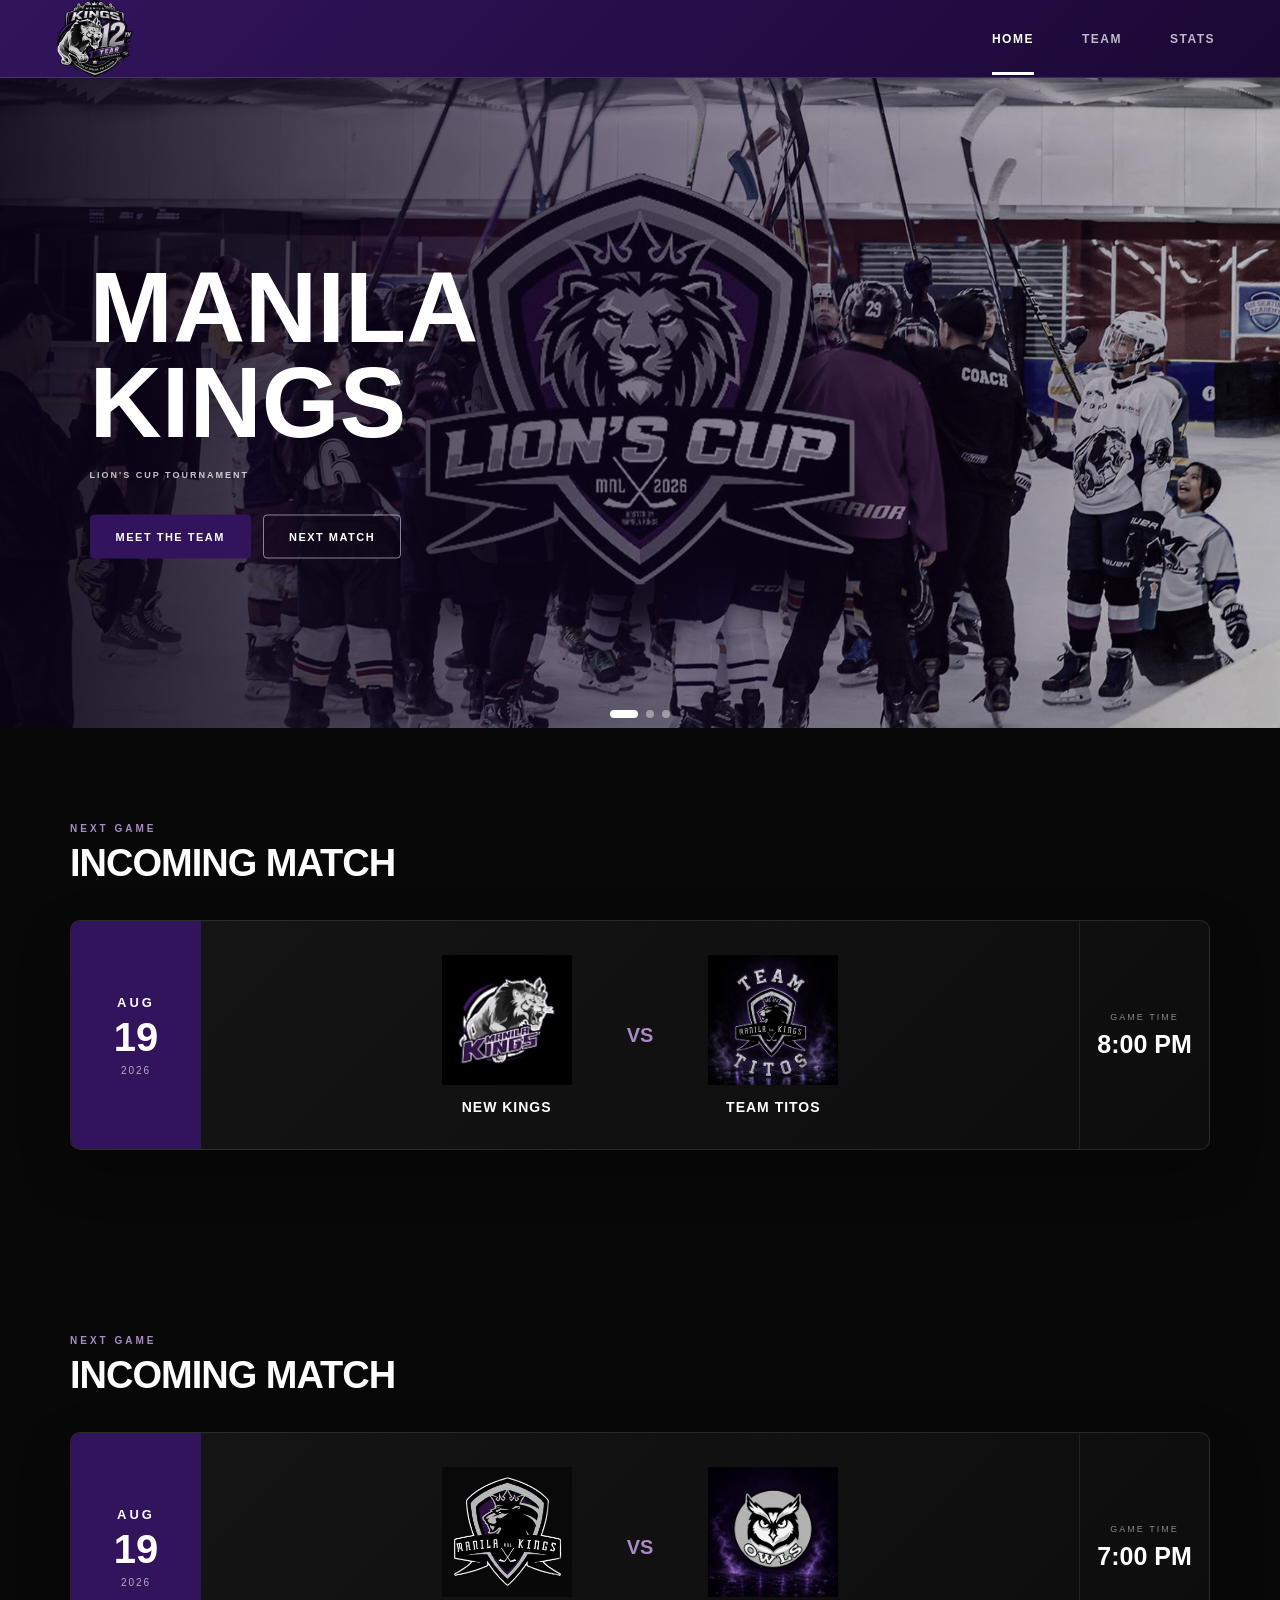
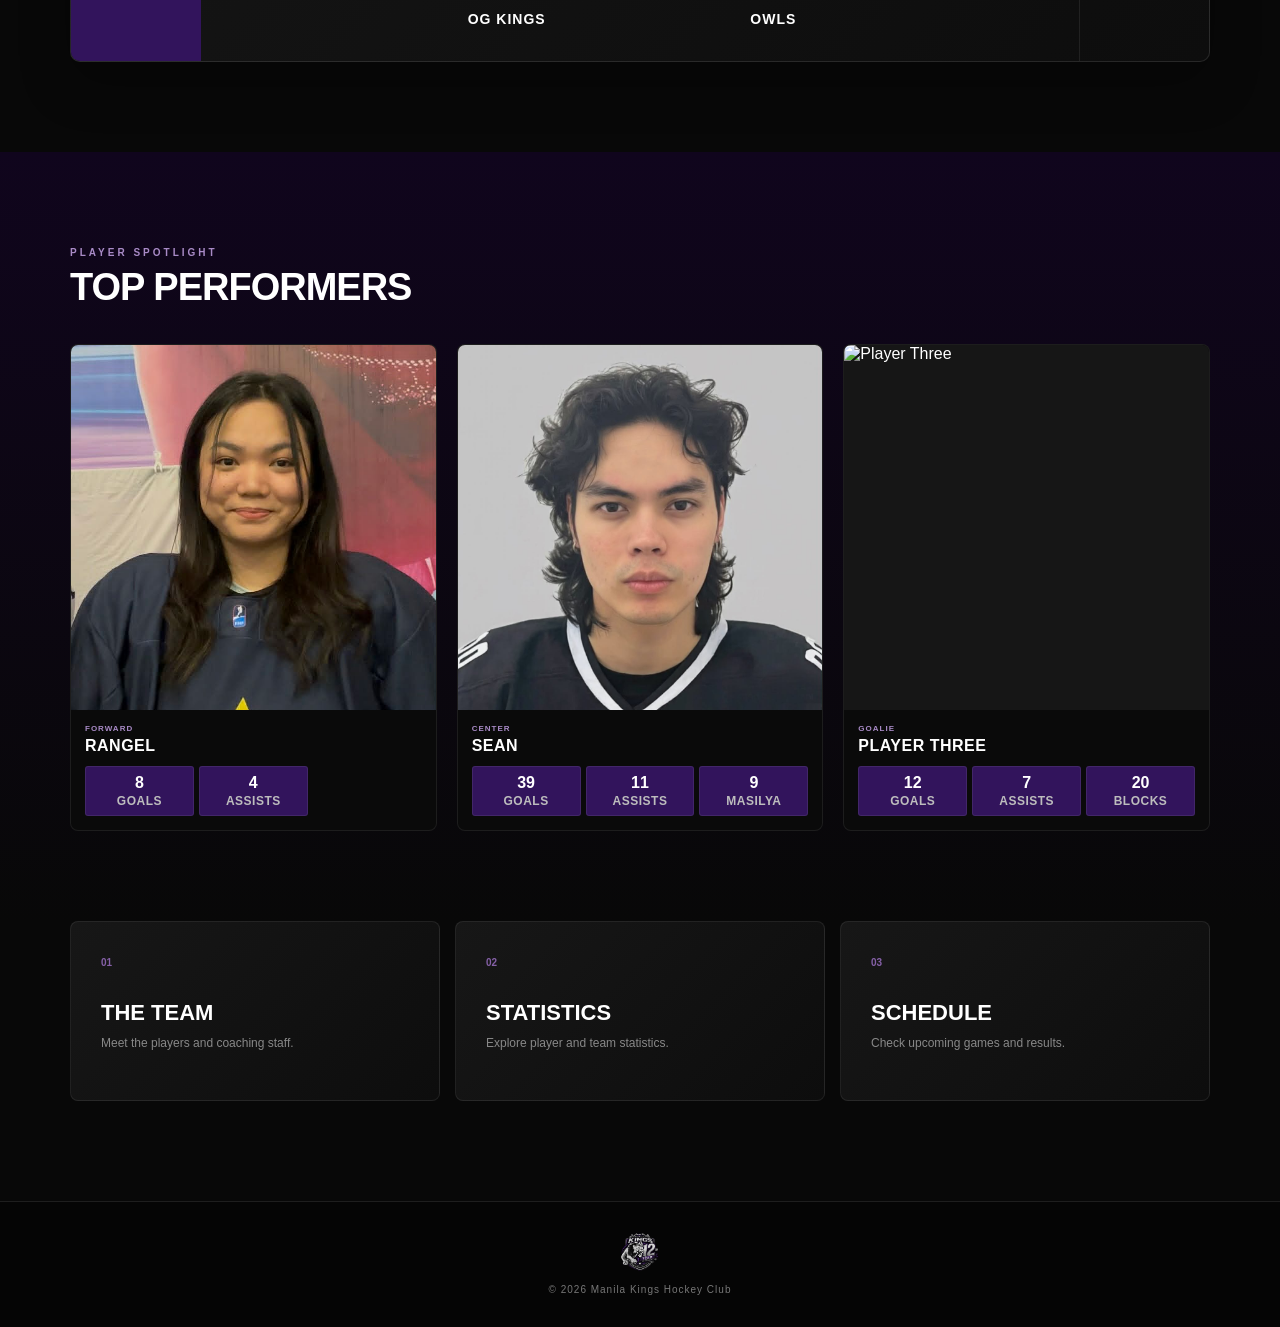
==== index.html @ e9a9993e "Modify match sections and player spotlight Updated the match details and player statistics in the HT" ====
<!DOCTYPE html>
<html lang="en">
<link rel="preconnect" href="https://fonts.googleapis.com">
<link rel="preconnect" href="https://fonts.gstatic.com" crossorigin>
<link href="https://fonts.googleapis.com/css2?family=Anton&display=swap" rel="stylesheet">
<head>

    <meta charset="UTF-8">

    <meta name="viewport"
          content="width=device-width, initial-scale=1.0">

    <title>Manila Kings | Home</title>

    <link rel="stylesheet" href="css/style.css">

</head>

<body>
 

    <!-- =========================================
         HEADER
         ========================================= -->

    <header class="site-header">

        <div class="header-container">

            <a href="index.html" class="logo-link">

                <img
                    src="KINGSLOGO.png"
                    alt="Manila Kings"
                    class="header-logo"
                >

            </a>


            <nav class="main-nav">

                <a href="index.html" class="active">
                    HOME
                </a>

                <a href="team.html">
                    TEAM
                </a>

                <a href="#">
                    STATS
                </a>

            </nav>

        </div>

    </header>



    <!-- =========================================
         HERO
         ========================================= -->

    <main>


        <section class="hero">


            <!-- SLIDESHOW -->

            <div class="hero-slideshow">

                <div
                    class="slide active"
                    style="background-image: url('pbmtsmpl.jpg');">
                </div>

                <div
                    class="slide"
                    style="background-image: url('images/pubmat2.jpg');">
                </div>

                <div
                    class="slide"
                    style="background-image: url('pubmat3.jpg');">
                </div>

            </div>


            <!-- DARK OVERLAY -->

            <div class="hero-overlay"></div>


            <!-- HERO CONTENT -->

            <div class="hero-content">

                <div class="hero-small">
                    
                </div>

                <h1>
                    MANILA<br>KINGS
                </h1>

                <p>
                    LION'S CUP TOURNAMENT
                </p>


                <div class="hero-buttons">

                    <a href="team.html"
                       class="btn btn-primary">
                        MEET THE TEAM
                    </a>

                    <a href="#match"
                       class="btn btn-outline">
                        NEXT MATCH
                    </a>

                </div>

            </div>


            <!-- SLIDESHOW DOTS -->

            <div class="slide-dots">

                <span class="dot active"></span>
                <span class="dot"></span>
                <span class="dot"></span>

            </div>


        </section>



        <!-- =========================================
             INCOMING MATCH
             ========================================= -->

        <section class="match-section"
                 id="match">

            <div class="section-container">


                <div class="section-heading">

                    <span>
                        NEXT GAME
                    </span>

                    <h2>
                        INCOMING MATCH
                    </h2>

                </div>


                <div class="match-card">


                    <!-- DATE -->

                    <div class="match-date">

                        <span class="date-month">
                            AUG
                        </span>

                        <span class="date-day">
                            19
                        </span>

                        <span class="date-year">
                            2026
                        </span>

                    </div>



                    <!-- TEAMS -->

                    <div class="match-teams">


                        <div class="match-team">

                            <img
                                src="NEWKINGS.jpg"
                                alt="Manila Kings"
                            >

                            <h3>
                                NEW KINGS
                            </h3>

                        </div>


                        <div class="vs">

                            <span>
                                VS
                            </span>

                        </div>


                        <div class="match-team">

                            <img
                                src="TEAMTITOS3.png"
                                alt="Opponent"
                            >

                            <h3>
                                TEAM TITOS
                            </h3>

                        </div>


                    </div>



                    <!-- TIME -->

                    <div class="match-time">

                        <span>
                            GAME TIME
                        </span>

                        <strong>
                            8:00 PM
                        </strong>

                    </div>


                </div>


            </div>

        </section>
 <section class="match-section"
                 id="match">

            <div class="section-container">


                <div class="section-heading">

                    <span>
                        NEXT GAME
                    </span>

                    <h2>
                        INCOMING MATCH
                    </h2>

                </div>


                <div class="match-card">


                    <!-- DATE -->

                    <div class="match-date">

                        <span class="date-month">
                            AUG
                        </span>

                        <span class="date-day">
                            19
                        </span>

                        <span class="date-year">
                            2026
                        </span>

                    </div>



                    <!-- TEAMS -->

                    <div class="match-teams">


                        <div class="match-team">

                            <img
                                src="ogkingslogo.png"
                                alt="Manila Kings"
                            >

                            <h3>
                                OG KINGS
                            </h3>

                        </div>


                        <div class="vs">

                            <span>
                                VS
                            </span>

                        </div>


                        <div class="match-team">

                            <img
                                src="OWLS.png"
                                alt="Opponent"
                            >

                            <h3>
                                OWLS
                            </h3>

                        </div>


                    </div>



                    <!-- TIME -->

                    <div class="match-time">

                        <span>
                            GAME TIME
                        </span>

                        <strong>
                            7:00 PM
                        </strong>

                    </div>


                </div>


            </div>

        </section>


       <!-- =========================================
     TOP PERFORMERS
     ========================================= -->

<section class="performers-section">

    <div class="section-container">

        <div class="section-heading">

            <span>
                PLAYER SPOTLIGHT
            </span>

            <h2>
                TOP PERFORMERS
            </h2>

        </div>


        <div class="performers-grid">


            <!-- PLAYER 1 -->

            <div class="performer-card">

                <div class="performer-photo">

                    <img
                        src="tpdex.jpg"
                        alt="Player One"
                    >

                </div>


                <div class="performer-info">

                    <span>
                        FORWARD
                    </span>

                    <h3>
                        RANGEL
                    </h3>


                    <div class="performer-stats">

                        <div class="stat-box">
                            <strong>8</strong>
                            <small>GOALS</small>
                        </div>

                        <div class="stat-box">
                            <strong>4</strong>
                            <small>ASSISTS</small>
                        </div>

                   
                    </div>

                </div>

            </div>



            <!-- PLAYER 2 -->

            <div class="performer-card">

                <div class="performer-photo">

                    <img
                        src="tpsean.jpg"
                        alt="Player Two"
                    >

                </div>


                <div class="performer-info">

                    <span>
                        CENTER
                    </span>

                    <h3>
                        SEAN
                    </h3>


                    <div class="performer-stats">

                        <div class="stat-box">
                            <strong>39</strong>
                            <small>GOALS</small>
                        </div>

                        <div class="stat-box">
                            <strong>11</strong>
                            <small>ASSISTS</small>
                        </div>

                        <div class="stat-box">
                            <strong>9</strong>
                            <small>MASILYA</small>
                        </div>

                    </div>

                </div>

            </div>



            <!-- PLAYER 3 -->

            <div class="performer-card">

                <div class="performer-photo">

                    <img
                        src="PLAYER3.png"
                        alt="Player Three"
                    >

                </div>


                <div class="performer-info">

                    <span>
                        GOALIE
                    </span>

                    <h3>
                        PLAYER THREE
                    </h3>


                    <div class="performer-stats">

                        <div class="stat-box">
                            <strong>12</strong>
                            <small>GOALS</small>
                        </div>

                        <div class="stat-box">
                            <strong>7</strong>
                            <small>ASSISTS</small>
                        </div>

                        <div class="stat-box">
                            <strong>20</strong>
                            <small>BLOCKS</small>
                        </div>

                    </div>

                </div>

            </div>


        </div>

    </div>

</section>



        <!-- =========================================
             QUICK LINKS
             ========================================= -->

        <section class="quick-section">

            <div class="section-container">

                <div class="quick-grid">


                    <a href="team.html"
                       class="quick-card">

                        <span>
                            01
                        </span>

                        <h3>
                            THE TEAM
                        </h3>

                        <p>
                            Meet the players and
                            coaching staff.
                        </p>

                    </a>



                    <a href="#"
                       class="quick-card">

                        <span>
                            02
                        </span>

                        <h3>
                            STATISTICS
                        </h3>

                        <p>
                            Explore player and
                            team statistics.
                        </p>

                    </a>



                    <a href="#match"
                       class="quick-card">

                        <span>
                            03
                        </span>

                        <h3>
                            SCHEDULE
                        </h3>

                        <p>
                            Check upcoming games
                            and results.
                        </p>

                    </a>


                </div>

            </div>

        </section>


    </main>



    <!-- =========================================
         FOOTER
         ========================================= -->

  <footer class="site-footer">

    <img
        src="KINGSLOGO.png"
        alt="Manila Kings"
    >

    <p>
        © 2026 Manila Kings Hockey Club
    </p>

</footer>



    <script src="js/script.js"></script>

</body>

</html>
---- css/style.css ----
/* =========================================
   VARIABLES
   ========================================= */

:root {

    --purple: #32145C;
    --purple-dark: #16072B;
    --purple-deep: #0D0419;
    --purple-light: #51238A;

    --black: #050505;
    --black-2: #0A0A0A;

    --white: #FFFFFF;
    --silver: #BDBDBD;
    --gray: #777777;

}


/* =========================================
   RESET
   ========================================= */

* {
    margin: 0;
    padding: 0;

    box-sizing: border-box;
}


html {
    scroll-behavior: smooth;
}


body {

    font-family:
        Arial,
        Helvetica,
        sans-serif;

    background:
        radial-gradient(
            circle at 20% 10%,
            rgba(50,20,92,.25),
            transparent 30%
        ),

        radial-gradient(
            circle at 80% 80%,
            rgba(50,20,92,.18),
            transparent 35%
        ),

        var(--black);

    color: white;

    min-height: 100vh;
}


a {
    text-decoration: none;
    color: inherit;
}


/* =========================================
   HEADER
   ========================================= */

.site-header {

    height: 78px;

    background:
        linear-gradient(
            135deg,
            #32145C,
            #1B0835
        );

    border-bottom:
        1px solid
        rgba(255,255,255,.12);

    position: sticky;

    top: 0;

    z-index: 1000;

    box-shadow:
        0 5px 30px
        rgba(0,0,0,.35);
}


.header-container {

    max-width: 1250px;

    height: 100%;

    margin: auto;

    padding:
        0 30px;

    display: flex;

    align-items: center;

    justify-content: space-between;
}


.logo-link {

    display: flex;

    align-items: center;

    height: 100%;
}


.header-logo {
    width: 100px;
    height: 80px;
    object-fit: contain;
}

.header-logo:hover {

    transform:
        scale(1.08);
}


/* =========================================
   NAVIGATION
   ========================================= */

.main-nav {

    display: flex;

    align-items: center;

    gap: 8px;
}


.main-nav a {

    position: relative;

    padding:
        29px 20px;

    color:
        rgba(255,255,255,.72);

    font-size: 12px;

    font-weight: 700;

    letter-spacing: 1.5px;

    transition:
        color .25s ease;
}


.main-nav a:hover,
.main-nav a.active {

    color: white;
}


.main-nav a::after {

    content: "";

    position: absolute;

    left: 20px;

    right: 20px;

    bottom: 0;

    height: 3px;

    background: white;

    transform:
        scaleX(0);

    transition:
        transform .25s ease;
}


.main-nav a:hover::after,
.main-nav a.active::after {

    transform:
        scaleX(1);
}


/* =========================================
   HERO
   ========================================= */

.hero {

    height: 650px;

    position: relative;

    overflow: hidden;
}


.hero-slideshow {

    position: absolute;

    inset: 0;
}


.slide {

    position: absolute;

    inset: 0;

    background-size: cover;

    background-position: center;

    opacity: 0;

    transform: scale(1.05);

    transition:
        opacity 1s ease,
        transform 6s ease;
}


.slide.active {

    opacity: 1;

    transform: scale(1);
}


.hero-overlay {

    position: absolute;

    inset: 0;

    background:

        linear-gradient(
            90deg,
            rgba(10,2,20,.92),
            rgba(20,5,40,.55),
            rgba(10,2,20,.25)
        );
}


.hero-content {

    position: absolute;

    left: max(
        7vw,
        calc((100% - 1200px) / 2)
    );

    top: 50%;

    transform:
        translateY(-50%);

    max-width: 650px;

    z-index: 5;
}


.hero-small {

    color:
        #BFA7D8;

    font-size: 13px;

    font-weight: 700;

    letter-spacing: 4px;

    margin-bottom: 12px;
}


.hero h1 {

    font-size:
        clamp(50px, 8vw, 100px);

    line-height: .9;

    font-weight: 900;

    letter-spacing: -4px;

    text-transform: uppercase;
}


.hero-content p {

    margin-top: 20px;

    color:
        rgba(255,255,255,.75);

    font-size: 18px;

    letter-spacing: 2px;

    font-weight: 600;
}


/* =========================================
   BUTTONS
   ========================================= */

.hero-buttons {

    display: flex;

    gap: 12px;

    margin-top: 35px;
}


.btn {

    padding:
        15px 25px;

    font-size: 11px;

    font-weight: 800;

    letter-spacing: 1.5px;

    border-radius: 4px;

    transition:
        all .3s ease;
}


.btn-primary {

    background:
        var(--purple);

    color: white;

    border:
        1px solid
        var(--purple);
}


.btn-primary:hover {

    background:
        var(--purple-light);

    transform:
        translateY(-3px);
}


.btn-outline {

    border:
        1px solid
        rgba(255,255,255,.5);

    color: white;
}


.btn-outline:hover {

    background: white;

    color:
        var(--purple);

    transform:
        translateY(-3px);
}


/* =========================================
   SLIDE DOTS
   ========================================= */

.slide-dots {

    position: absolute;

    bottom: 10px;

    left: 50%;

    transform:
        translateX(-50%);

    display: flex;

    gap: 8px;

    z-index: 10;
}


.dot {

    width: 8px;

    height: 8px;

    border-radius: 50%;

    background:
        rgba(255,255,255,.4);

    cursor: pointer;

    transition:
        all .3s ease;
}


.dot.active {

    width: 28px;

    border-radius: 10px;

    background:
        white;
}


/* =========================================
   GENERAL CONTAINER
   ========================================= */

.section-container {

    max-width: 1200px;

    margin: auto;

    padding:
        0 30px;
}


/* =========================================
   SECTION HEADING
   ========================================= */

.section-heading {

    margin-bottom: 35px;
}


.section-heading span {

    color:
        #A98BC7;

    font-size: 10px;

    font-weight: 800;

    letter-spacing: 3px;
}


.section-heading h2 {

    margin-top: 6px;

    font-size: 38px;

    font-weight: 900;

    letter-spacing: -1px;
}


/* =========================================
   MATCH SECTION
   ========================================= */

.match-section {

    padding:
        90px 0;

    background:
        #080808;
}


.match-card {

    min-height: 230px;

    display: grid;

    grid-template-columns:
        130px 1fr 130px;

    align-items: center;

    background:

        linear-gradient(
            135deg,
            #151515,
            #0D0D0D
        );

    border:
        1px solid
        rgba(255,255,255,.1);

    border-radius: 10px;

    overflow: hidden;

    box-shadow:
        0 20px 50px
        rgba(0,0,0,.3);
}


/* DATE */

.match-date {

    height: 100%;

    display: flex;

    flex-direction: column;

    justify-content: center;

    align-items: center;

    background:
        var(--purple);

    text-align: center;
}


.date-month {

    font-size: 13px;

    letter-spacing: 3px;

    font-weight: 800;
}


.date-day {

    font-size: 40px;

    line-height: 55px;

    font-weight: 900;
}


.date-year {

    color:
        rgba(255,255,255,.65);

    font-size: 10px;

    letter-spacing: 2px;
}


/* TEAMS */

.match-teams {

    display: flex;

    justify-content: center;

    align-items: center;

    gap: 45px;
}


.match-team {

    text-align: center;

    min-width: 150px;
}


.match-team img {

    width: 130px;

    height: 130px;

    object-fit: contain;

    margin-bottom: 10px;
}


.match-team h3 {

    font-size: 14px;

    letter-spacing: 1px;
}


.vs {

    font-size: 20px;

    font-weight: 900;

    color:
        #A98BC7;
}


/* TIME */

.match-time {

    height: 100%;

    display: flex;

    flex-direction: column;

    align-items: center;

    justify-content: center;

    border-left:
        1px solid
        rgba(255,255,255,.08);
}


.match-time span {

    color:
        #888;

    font-size: 9px;

    letter-spacing: 2px;

    margin-bottom: 8px;
}


.match-time strong {

    font-size: 25px;
}


/* =========================================
   PERFORMERS
   ========================================= */

.performers-section {

    padding:
        90px 0;

    background:
        linear-gradient(
            180deg,
            #10051D,
            #080808
        );
}










.performer-number {

    height: 100%;

    width: 85px;

    display: flex;

    align-items: center;

    justify-content: center;

    background:
        var(--purple);

    font-size: 32px;

    font-weight: 900;
}








.performer-stat {

    padding:
        20px;

    text-align: center;

    border-left:
        1px solid
        rgba(255,255,255,.08);
}


.performer-stat strong {

    display: block;

    font-size: 30px;

    color:
        #C7B2DA;
}


.performer-stat span {

    font-size: 9px;

    color:
        #888;

    letter-spacing: 1px;
}


/* =========================================
   QUICK LINKS
   ========================================= */

.quick-section {

    padding:
        0 0 100px;

    background:
        #080808;
}


.quick-grid {

    display: grid;

    grid-template-columns:
        repeat(3, 1fr);

    gap: 15px;
}


.quick-card {

    padding: 30px;

    min-height: 180px;

    background:
        linear-gradient(
            135deg,
            #171717,
            #0D0D0D
        );

    border:
        1px solid
        rgba(255,255,255,.08);

    border-radius: 8px;

    transition:
        all .3s ease;
}


.quick-card:hover {

    background:
        linear-gradient(
            135deg,
            var(--purple),
            var(--purple-dark)
        );

    transform:
        translateY(-5px);
}


.quick-card > span {

    color:
        #8560A7;

    font-size: 10px;

    font-weight: 800;
}


.quick-card h3 {

    margin-top: 30px;

    font-size: 22px;
}


.quick-card p {

    margin-top: 8px;

    color:
        #888;

    font-size: 12px;

    line-height: 1.6;
}


.quick-card:hover p {

    color:
        rgba(255,255,255,.7);
}


/* =========================================
   PAGE HERO
   ========================================= */

.page-hero {

    min-height: 360px;

    display: flex;

    align-items: center;

    padding:
        100px 7vw;

    background:

        linear-gradient(
            120deg,
            #16072B,
            #32145C,
            #080808
        );

    border-bottom:
        1px solid
        rgba(255,255,255,.08);
}


.page-hero span {

    color:
        #BFA7D8;

    font-size: 11px;

    font-weight: 800;

    letter-spacing: 3px;
}


.page-hero h1 {

    margin-top: 10px;

    font-size:
        clamp(50px, 7vw, 90px);

    font-weight: 900;

    letter-spacing: -3px;
}


.page-hero p {

    margin-top: 15px;

    color:
        #AAA;

    font-size: 15px;
}


/* =========================================
   TEAMS PAGE
   ========================================= */

.teams-page {

    padding:
        90px 0 120px;
}


/* =========================================
   TEAM GRID
========================================= */

.teams-grid {
    display: grid;

    /* Desktop: 2 smaller cards */
    grid-template-columns: repeat(2, 360px);

    justify-content: center;

    gap: 25px;

    width: 100%;
}


/* =========================================
   TEAM CARD
========================================= */

.team-card {
    width: 360px;

    position: relative;

    overflow: hidden;

    display: flex;

    flex-direction: column;

    background: #111111;

    border: 1px solid #51238A;

    border-radius: 10px;

    transition:
        transform 0.35s ease,
        border-color 0.35s ease;
}


.team-card:hover {
    transform: translateY(-8px);

    border-color: #6D3BA0;

    box-shadow:
        0 20px 50px rgba(50,20,92,.30);
}


/* =========================================
   SQUARE IMAGE
========================================= */

.team-logo-container {
    width: 100%;

    aspect-ratio: 1 / 1;

    display: flex;

    justify-content: center;

    align-items: center;

    overflow: hidden;

    padding: 0;
}


.team-logo-container img {
    width: 100%;
    height: 100%;

    object-fit: cover;

    object-position: center;

    display: block;

    transition:
        transform 0.4s ease;
}


.team-card:hover .team-logo-container img {
    transform: scale(1.05);
}


/* =========================================
   NUMBER
========================================= */

.team-card-number {
    position: absolute;

    top: 15px;
    left: 18px;

    z-index: 5;

    color: rgba(255,255,255,.75);

    font-size: 40px;

    font-weight: 900;
}


/* =========================================
   TEAM INFO
========================================= */

.team-card-info {
    padding: 20px;
}


.team-card-info span {
    color: #9778B4;

    font-size: 9px;

    font-weight: 800;

    letter-spacing: 2px;
}


.team-card-info h3 {
    margin-top: 6px;

    font-size: 24px;

    font-weight: 900;
}


.team-card-info p {
    margin-top: 15px;

    color: #999999;

    font-size: 10px;

    font-weight: 800;

    letter-spacing: 1px;
}


.team-card-info b {
    color: white;

    margin-left: 5px;
}


/* =========================================
   TABLET
========================================= */

@media (max-width: 850px) {

    .teams-grid {
        grid-template-columns: repeat(2, minmax(0, 1fr));

        gap: 18px;

        padding: 0 20px;
    }

    .team-card {
        width: 100%;
    }

}


/* =========================================
   MOBILE
========================================= */

/* =========================================
   TEAMS - MOBILE 2x2
   SAME STYLE AS DESKTOP
========================================= */

@media (max-width: 600px) {

    .teams-grid {
        display: grid;

        grid-template-columns: repeat(2, minmax(0, 1fr));

        gap: 15px;

        width: 100%;

        padding: 5px 15px 20px;

        box-sizing: border-box;
    }

    /* TEAM CARD */

    .team-card {
        width: 100%;

        min-width: 0;
        max-width: none;

        margin: 0;

        border-radius: 8px;
    }

    /* IMAGE */

    .team-logo-container {
        width: 100%;

        aspect-ratio: 1 / 1;

        padding: 0;
    }

    .team-logo-container img {
        width: 100%;
        height: 100%;

        object-fit: cover;
    }

    /* NUMBER */

    .team-card-number {
        top: 8px;
        left: 10px;

        font-size: clamp(24px, 7vw, 40px);

        line-height: 1;
    }

    /* TEAM INFORMATION */

    .team-card-info {
        padding: 12px;
    }

    .team-card-info span {
        font-size: 7px;

        letter-spacing: 1.5px;
    }

    .team-card-info h3 {
        margin-top: 5px;

        font-size: clamp(14px, 4vw, 24px);

        line-height: 1.05;

        white-space: nowrap;
        overflow: hidden;
        text-overflow: ellipsis;
    }

    .team-card-info p {
        margin-top: 9px;

        font-size: 7px;

        letter-spacing: .7px;

        line-height: 1.3;
    }

    .team-card-info b {
        margin-left: 3px;
    }

}


/* =========================================
   VERY SMALL PHONES
========================================= */

@media (max-width: 380px) {

    .teams-grid {
        gap: 10px;

        padding-left: 10px;
        padding-right: 10px;
    }

    .team-card-info {
        padding: 10px;
    }

    .team-card-number {
        top: 7px;
        left: 8px;

        font-size: 25px;
    }

    .team-card-info span {
        font-size: 6px;
    }

    .team-card-info h3 {
        font-size: 13px;
    }

    .team-card-info p {
        font-size: 6px;

        margin-top: 7px;
    }

}



/* =========================================
   FOOTER
========================================= */
.site-footer { width:100%; padding:30px 20px; display:flex; flex-direction:column; align-items:center; justify-content:center; text-align:center; background:#050505; border-top:1px solid rgba(255,255,255,.1); gap:10px; }
.site-footer img { width:40px; height:40px; object-fit:contain; display:block; margin:0; }
.site-footer p { width:100%; margin:0; padding:0; color:#777; text-align:center; font-family:Arial,Helvetica,sans-serif; font-size:10px; font-weight:500; line-height:1.5; letter-spacing:1px; }

@media (max-width:850px) { .site-header{height:70px;} .header-container{padding:0 20px;} .header-logo{width:85px;height:65px;} .main-nav{gap:2px;} .main-nav a{padding:25px 12px;font-size:11px;letter-spacing:1px;} .main-nav a::after{left:12px;right:12px;} }
@media (max-width:600px) { .site-header{height:60px;} .header-container{width:100%;padding:0 12px;} .header-logo{width:65px;height:55px;} .main-nav{gap:0;} .main-nav a{padding:22px 7px;font-size:9px;letter-spacing:.5px;} .main-nav a::after{left:7px;right:7px;height:2px;} }
@media (max-width:380px) { .site-header{height:56px;} .header-container{padding:0 8px;} .header-logo{width:55px;height:48px;} .main-nav a{padding:20px 5px;font-size:8px;letter-spacing:.3px;} .main-nav a::after{left:5px;right:5px;} }

@media (max-width:760px) { .match-card{display:flex;flex-direction:column;min-height:0;} .match-date{width:100%;min-height:60px;padding:12px 10px;text-align:center;background:#32145C;color:#fff;box-sizing:border-box;} .match-teams{width:100%;display:flex;justify-content:center;align-items:center;gap:10px;padding:20px 10px 5px;box-sizing:border-box;} .match-team{flex:1;min-width:0;max-width:110px;text-align:center;} .match-team img{width:70px;height:70px;object-fit:contain;margin-bottom:7px;} .match-team h3{margin:0;font-size:11px;line-height:1.2;letter-spacing:.5px;white-space:normal;overflow-wrap:anywhere;} .vs{flex-shrink:0;font-size:15px;font-weight:900;color:#A98BC7;padding:0 2px;} .match-time{width:100%;height:auto;display:flex;flex-direction:column;align-items:center;justify-content:center;border-left:none;border-top:1px solid rgba(255,255,255,.08);margin-top:15px;padding:15px 0 5px;} .match-time span{color:#888;font-size:8px;letter-spacing:2px;margin-bottom:5px;} .match-time strong{font-size:20px;} }
/* =========================================
   RESPONSIVE SLIDESHOW
========================================= */

.slideshow {
    width: 100%;
    overflow: hidden;
}

.slideshow img {
    width: 100%;
    height: auto;
    display: block;
    object-fit: cover;
}

/* MOBILE */
@media (max-width: 600px) {

    .slideshow {
        width: 100%;
        max-width: 100%;
        margin: 0;
    }

    .slideshow img {
        width: 100%;
        height: auto;
        object-fit: cover;
    }

}


/* SMALL PHONE */
@media (max-width: 380px) {

    .slideshow {
        width: 100%;
    }

    .slideshow img {
        width: 100%;
        height: auto;
    }
}
/* =========================================
   HERO - MOBILE
========================================= */

@media (max-width: 600px) {

    .hero {
        min-height: 0;
        height: 280px;
 
        padding: 25px 20px;

        display: flex;
        align-items: center;
        justify-content: flex-start;

        overflow: hidden;
    }

    .hero-content {
        width: 100%;
        max-width: 100%;

        text-align: left;
    }

    .hero h1 {
        font-size: 28px;
        line-height: 1.1;
        margin-bottom: 8px;
         letter-spacing: 0px;
    }

    .hero p {
        font-size: 11px;
        line-height: 1.4;
    }

}


/* =========================================
   SMALL PHONE
========================================= */

@media (max-width: 380px) {

    .hero {
        height: 230px;

        padding: 20px 15px;

        justify-content: flex-start;
    }
}
    .hero-content {
        text-align: left;
    }

  .hero h1 {
    width: fit-content;
    max-width: 200px;
    line-height: 0.95;
     letter-spacing: 0px;
}

    .hero p {
        font-size: 9px;
    }





/* =========================================
   PLAYER IMAGE - 1:1
========================================= */

.performer-photo {
    width: 100%;
    aspect-ratio: 1 / 1;

    overflow: hidden;

    background: #161616;
}

.performer-photo img {
    width: 100%;
    height: 100%;

    display: block;

    object-fit: cover;
    object-position: center;
}


/* =========================================
   PLAYER INFO
========================================= */





/* =========================================
   PLAYER STATS
========================================= */




/* =========================================
   MOBILE - HORIZONTAL SWIPE
========================================= */

@media (max-width: 600px) {

 
    .performer-photo {
        width: 100%;
        aspect-ratio: 1 / 1;
    }


}


/* =========================================
   SMALL PHONES
========================================= */

@media (max-width: 380px) {

    

   
}
/* =========================================
   TOP PERFORMERS
   ========================================= */

.performers-section {
    padding: 90px 0;
    background: linear-gradient(
        180deg,
        #10051D,
        #080808
    );
}


/* =========================================
   DESKTOP - 3 CARDS
   ========================================= */

.performers-grid {
    display: grid;
    grid-template-columns: repeat(3, 1fr);
    gap: 20px;
    width: 100%;
}


/* =========================================
   PLAYER CARD
   ========================================= */

.performer-card {
    min-width: 0;
    overflow: hidden;

    background: #0A0A0A;

    border: 1px solid rgba(255,255,255,.08);
    border-radius: 8px;

    transition:
        transform .3s ease,
        border-color .3s ease;
}

.performer-card:hover {
    transform: translateY(-5px);

    border-color:
        rgba(80,35,138,.7);
}


/* =========================================
   PLAYER IMAGE - 1:1
   ========================================= */

.performer-photo {
    width: 100%;
    aspect-ratio: 1 / 1;

    overflow: hidden;

    background: #161616;
}

.performer-photo img {
    width: 100%;
    height: 100%;

    display: block;

    object-fit: cover;
    object-position: center;
}


/* =========================================
   PLAYER INFORMATION
   ========================================= */

.performer-info {
    padding: 14px;
}

.performer-info > span {
    display: block;

    margin-bottom: 4px;

    color: #A98BC7;

    font-size: 8px;
    font-weight: 700;

    letter-spacing: 1px;

    text-transform: uppercase;
}

.performer-info h3 {
    margin: 0 0 12px;

    color: #FFFFFF;

    font-size: 16px;
    line-height: 1.1;

    font-weight: 800;

    letter-spacing: .5px;
}


/* =========================================
   STATS
   ========================================= */

.performer-stats {
    display: grid;

    grid-template-columns: repeat(3, 1fr);

    gap: 5px;
}

.stat-box {
    padding: 8px 4px;

    text-align: center;

    background: #32145C;

    border: 1px solid rgba(255,255,255,.08);

    border-radius: 3px;
}

.stat-box strong {
    display: block;

    color: #FFFFFF;

    font-size: 16px;
    line-height: 1;

    font-weight: 800;
}

.stat-box small {
    display: block;

    margin-top: 4px;

    color: #BDBDBD;

    font-size: 12px;
    line-height: 1;

    font-weight: 700;

    letter-spacing: .5px;
}


/* =========================================
   MOBILE - SWIPE
   ========================================= */

@media (max-width: 600px) {

    .performers-section {
        padding: 60px 0;
    }

    .performers-grid {

        display: flex;

        flex-direction: row;

        gap: 12px;

        width: 100%;

        overflow-x: auto;
        overflow-y: hidden;

        padding:
            5px 20px 15px;

        scroll-snap-type:
            x mandatory;

        -webkit-overflow-scrolling:
            touch;

        scrollbar-width: none;
    }


    .performers-grid::-webkit-scrollbar {
        display: none;
    }


    /* ONE LARGE CARD */

    .performer-card {

        flex: 0 0 78%;

        width: 78%;

        min-width: 78%;

        scroll-snap-align: start;
    }


    /* IMAGE */

    .performer-photo {
        width: 100%;

        aspect-ratio: 1 / 1;
    }


    /* TEXT */

    .performer-info {
        padding: 10px;
    }

    .performer-info > span {
        font-size: 7px;

        margin-bottom: 3px;
    }

    .performer-info h3 {
        font-size: 13px;

        margin-bottom: 9px;
    }


    /* STATS */

    .stat-box {
        padding: 7px 3px;
    }

    .stat-box strong {
        font-size: 14px;
    }

    .stat-box small {
        font-size: 6px;
    }

}


/* =========================================
   SMALL PHONES
   ========================================= */

@media (max-width: 380px) {

    .performers-grid {
        gap: 10px;

        padding-left: 10px;
        padding-right: 10px;
    }

    .performer-card {
        flex: 0 0 82%;

        width: 82%;
        min-width: 82%;
    }

    .performer-info h3 {
        font-size: 12px;
    }

    .stat-box strong {
        font-size: 13px;
    }
}
/* =========================================
   QUICK LINKS - MOBILE SWIPE
   ========================================= */

@media (max-width: 600px) {

    .quick-grid {
        display: flex;
        flex-direction: row;

        gap: 12px;

        width: 100%;

        overflow-x: auto;
        overflow-y: hidden;

        padding: 5px 15px 15px;

        box-sizing: border-box;

        scroll-snap-type: x mandatory;

        -webkit-overflow-scrolling: touch;

        scrollbar-width: none;
    }

    /* Hide scrollbar */
    .quick-grid::-webkit-scrollbar {
        display: none;
    }

    /* One card at a time, same behavior as players */
    .quick-card {
        flex: 0 0 78%;

        width: 78%;
        min-width: 78%;

        scroll-snap-align: start;

        box-sizing: border-box;
    }
}


/* =========================================
   SMALL PHONES
   ========================================= */

@media (max-width: 380px) {

    .quick-grid {
        gap: 10px;

        padding-left: 10px;
        padding-right: 10px;
    }

    .quick-card {
        flex: 0 0 82%;

        width: 82%;
        min-width: 82%;
    }



/* =========================================
   HERO BUTTONS - MOBILE
========================================= */

@media (max-width: 600px) {

    .hero-buttons {
        display: flex;

        gap: 8px;

        margin-top: 18px;

        flex-wrap: nowrap;
    }

    .hero-buttons .btn {
        padding: 10px 13px;

        font-size: 8px;

        letter-spacing: 1px;

        border-radius: 3px;

        white-space: nowrap;
    }

    .slide-dots {
        bottom: 8px;
    }

}


/* =========================================
   SMALL PHONES
========================================= */

@media (max-width: 380px) {

    .hero-buttons {
        gap: 6px;

        margin-top: 14px;
    }

    .hero-buttons .btn {
        padding: 8px 10px;

        font-size: 7px;

        letter-spacing: .7px;
    }

    .slide-dots {
        bottom: 6px;
    }

}




}
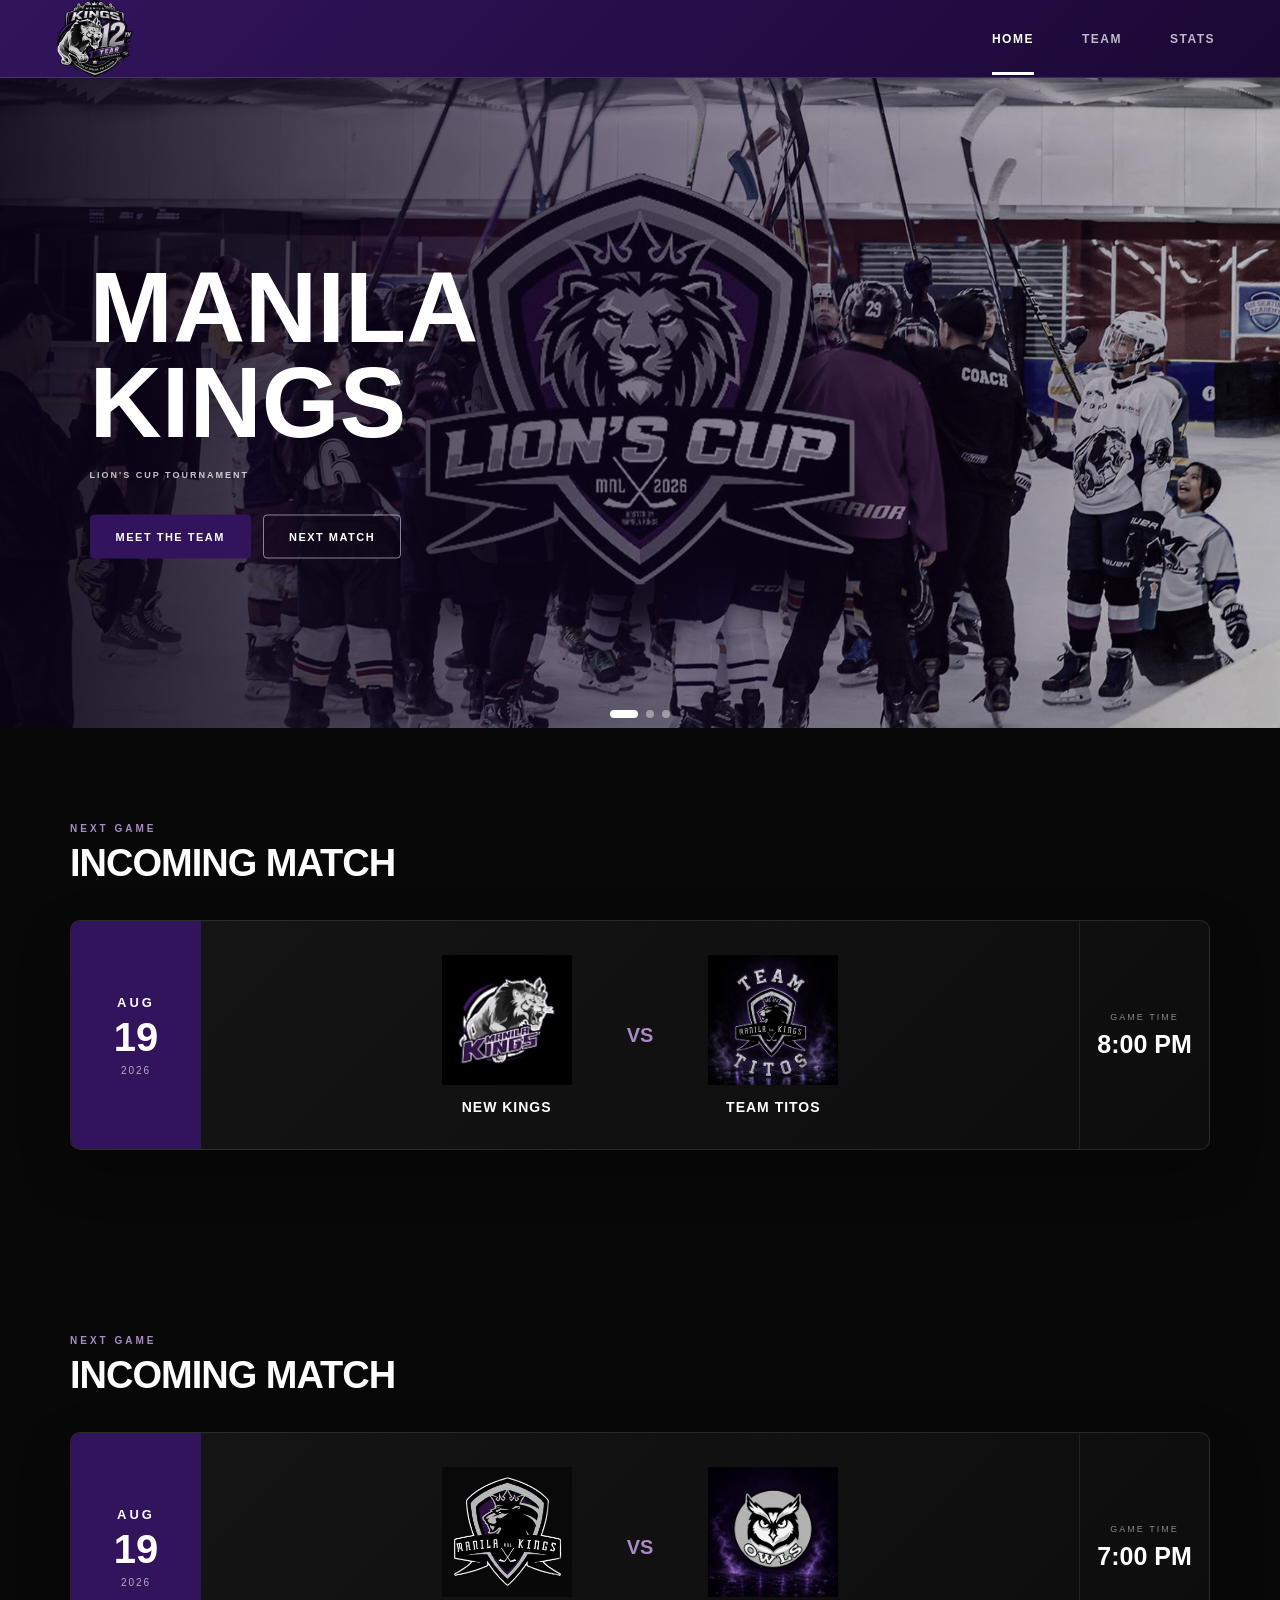
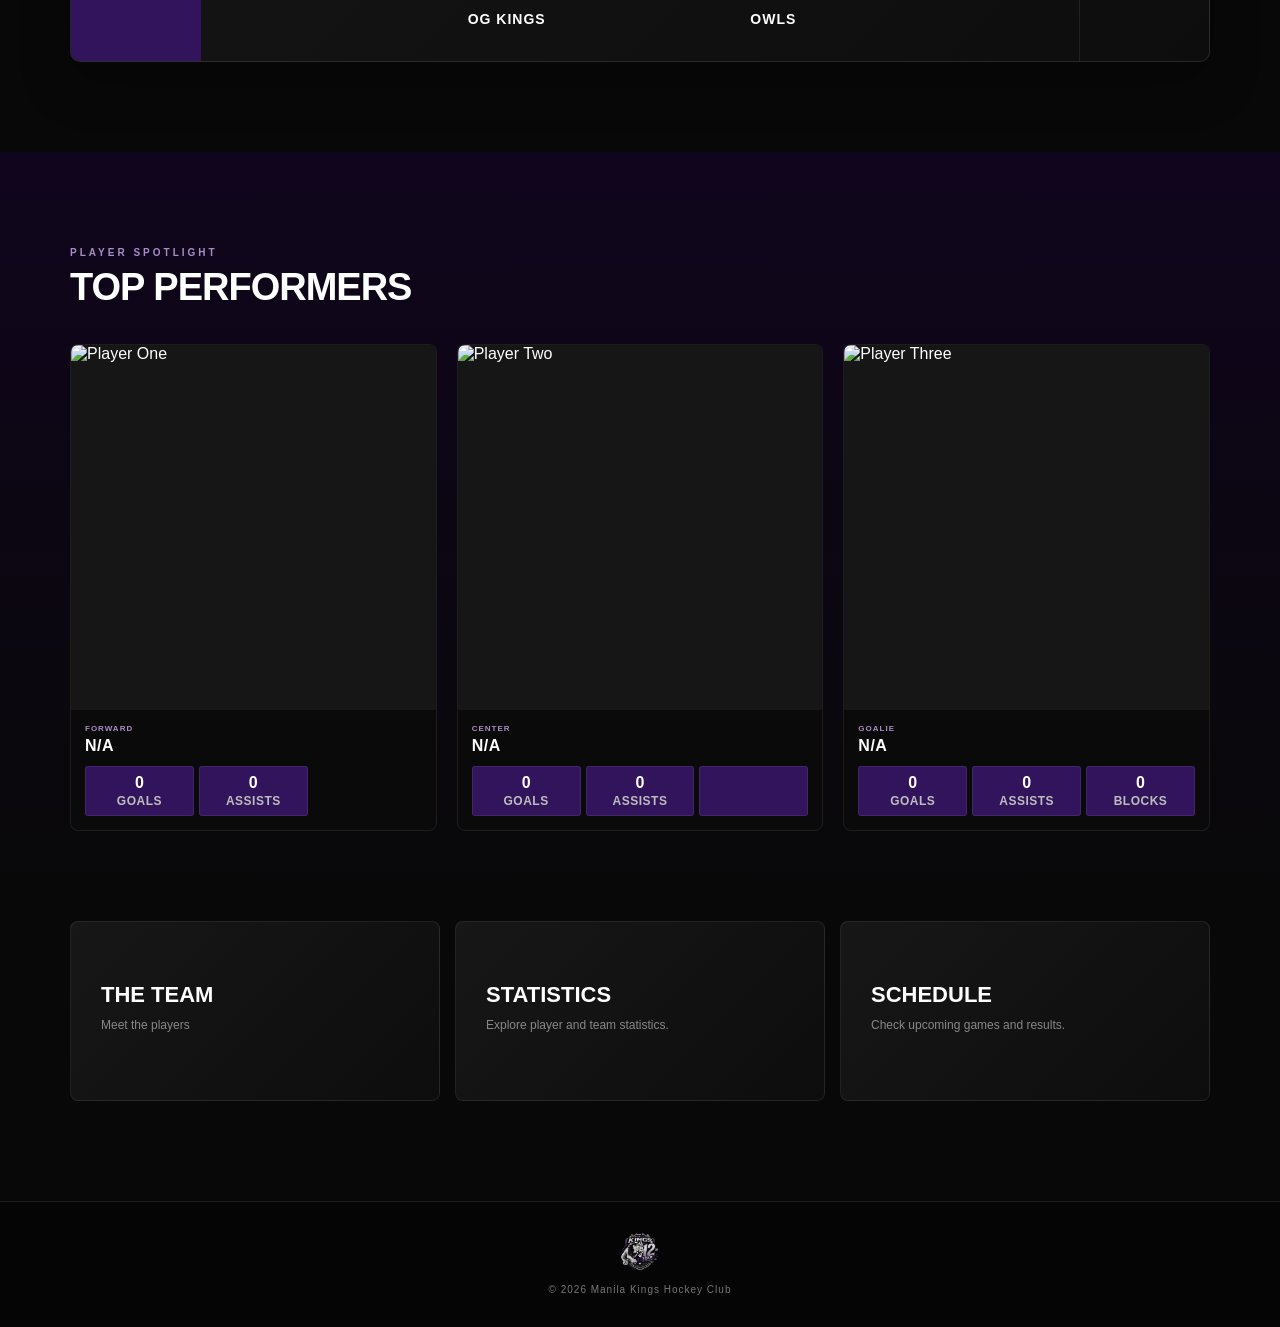
==== commit 82d2cb4e: "Update index.html" ====
--- a/index.html
+++ b/index.html
@@ -401,7 +401,7 @@
                 <div class="performer-photo">
 
                     <img
-                        src="tpdex.jpg"
+                        src="PLACEHOLDER.jpg"
                         alt="Player One"
                     >
 
@@ -415,19 +415,19 @@
                     </span>
 
                     <h3>
-                        RANGEL
+                        N/A
                     </h3>
 
 
                     <div class="performer-stats">
 
                         <div class="stat-box">
-                            <strong>8</strong>
+                            <strong>0</strong>
                             <small>GOALS</small>
                         </div>
 
                         <div class="stat-box">
-                            <strong>4</strong>
+                            <strong>0</strong>
                             <small>ASSISTS</small>
                         </div>
 
@@ -447,7 +447,7 @@
                 <div class="performer-photo">
 
                     <img
-                        src="tpsean.jpg"
+                        src="PLACEHOLDER.jpg"
                         alt="Player Two"
                     >
 
@@ -461,25 +461,25 @@
                     </span>
 
                     <h3>
-                        SEAN
+                        N/A
                     </h3>
 
 
                     <div class="performer-stats">
 
                         <div class="stat-box">
-                            <strong>39</strong>
+                            <strong>0</strong>
                             <small>GOALS</small>
                         </div>
 
                         <div class="stat-box">
-                            <strong>11</strong>
+                            <strong>0</strong>
                             <small>ASSISTS</small>
                         </div>
 
                         <div class="stat-box">
-                            <strong>9</strong>
-                            <small>MASILYA</small>
+                            <strong>     </strong>
+                            <small>    </small>
                         </div>
 
                     </div>
@@ -497,7 +497,7 @@
                 <div class="performer-photo">
 
                     <img
-                        src="PLAYER3.png"
+                        src="PLACEHOLDER.png"
                         alt="Player Three"
                     >
 
@@ -511,24 +511,24 @@
                     </span>
 
                     <h3>
-                        PLAYER THREE
+                        N/A
                     </h3>
 
 
                     <div class="performer-stats">
 
                         <div class="stat-box">
-                            <strong>12</strong>
+                            <strong>0</strong>
                             <small>GOALS</small>
                         </div>
 
                         <div class="stat-box">
-                            <strong>7</strong>
+                            <strong>0</strong>
                             <small>ASSISTS</small>
                         </div>
 
                         <div class="stat-box">
-                            <strong>20</strong>
+                            <strong>0</strong>
                             <small>BLOCKS</small>
                         </div>
 
@@ -562,7 +562,7 @@
                        class="quick-card">
 
                         <span>
-                            01
+                            
                         </span>
 
                         <h3>
@@ -570,8 +570,7 @@
                         </h3>
 
                         <p>
-                            Meet the players and
-                            coaching staff.
+                            Meet the players 
                         </p>
 
                     </a>
@@ -582,7 +581,7 @@
                        class="quick-card">
 
                         <span>
-                            02
+                            
                         </span>
 
                         <h3>
@@ -602,7 +601,7 @@
                        class="quick-card">
 
                         <span>
-                            03
+                            
                         </span>
 
                         <h3>
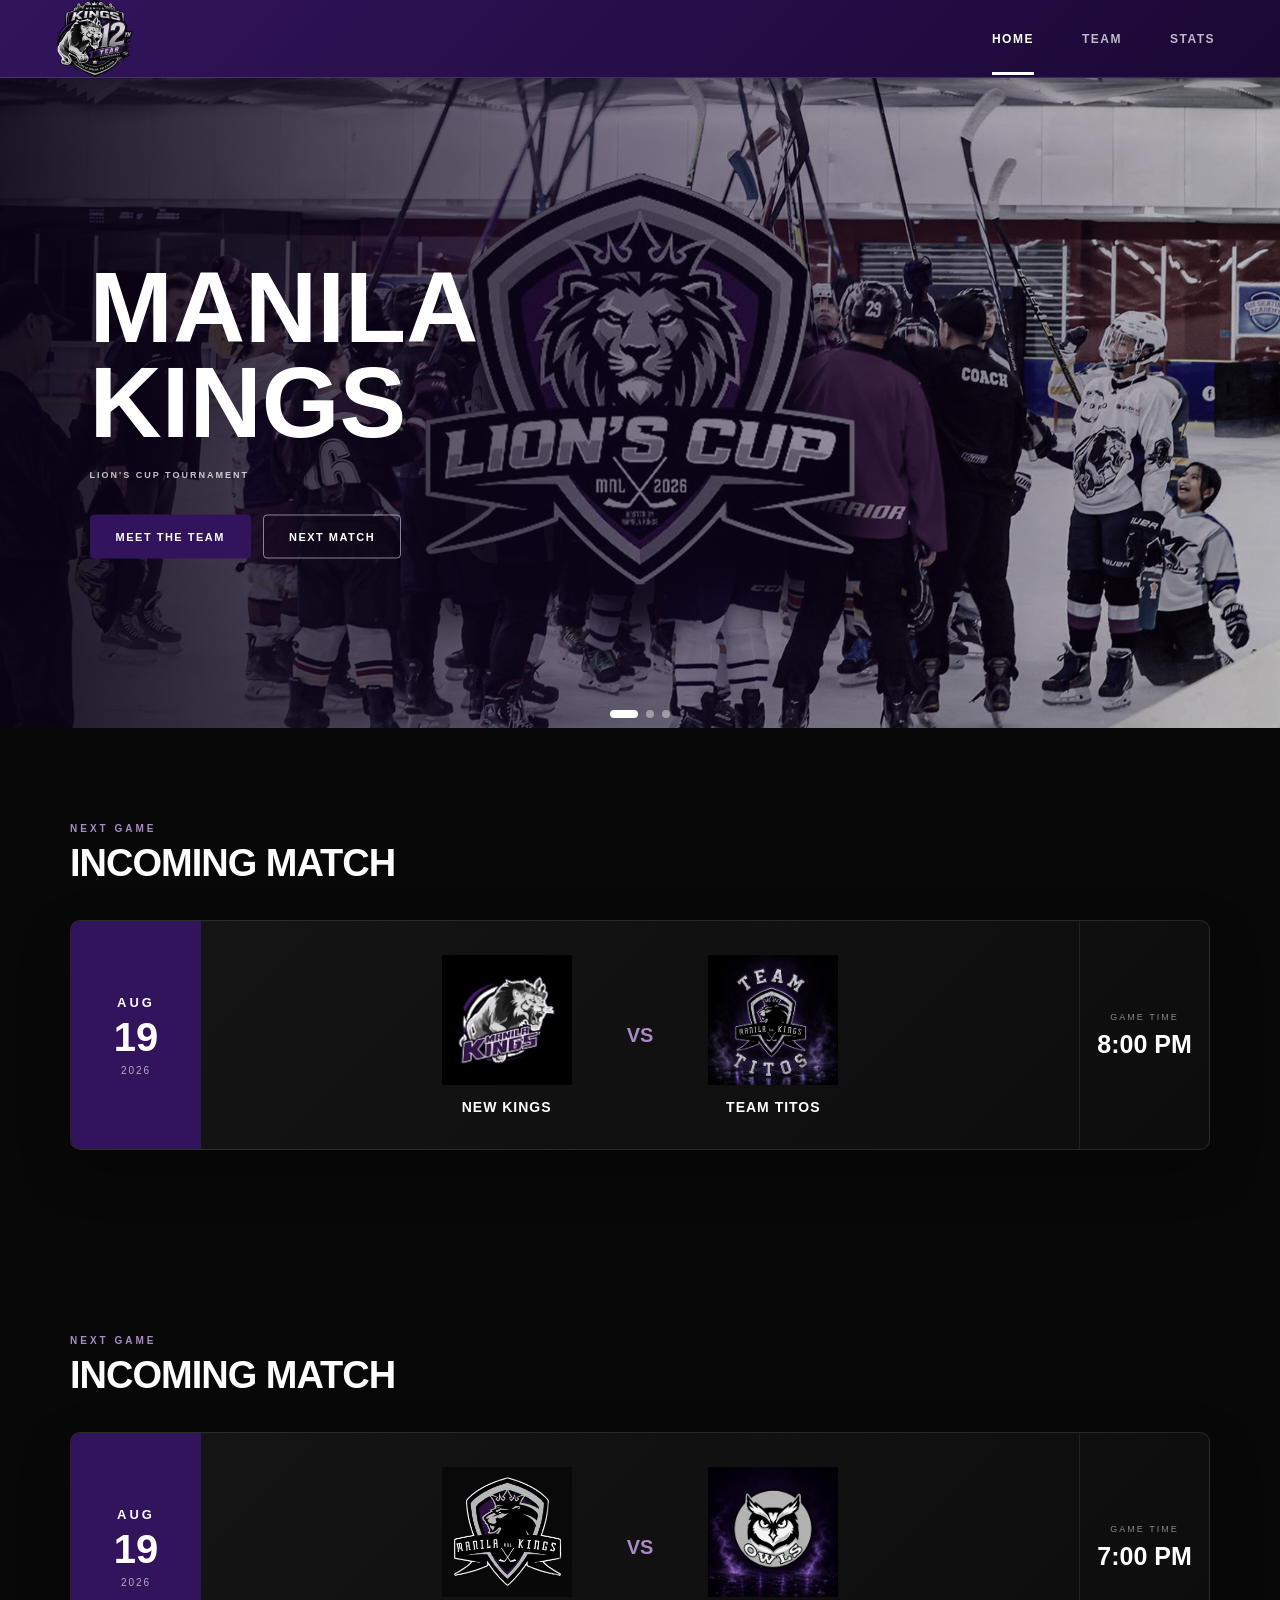
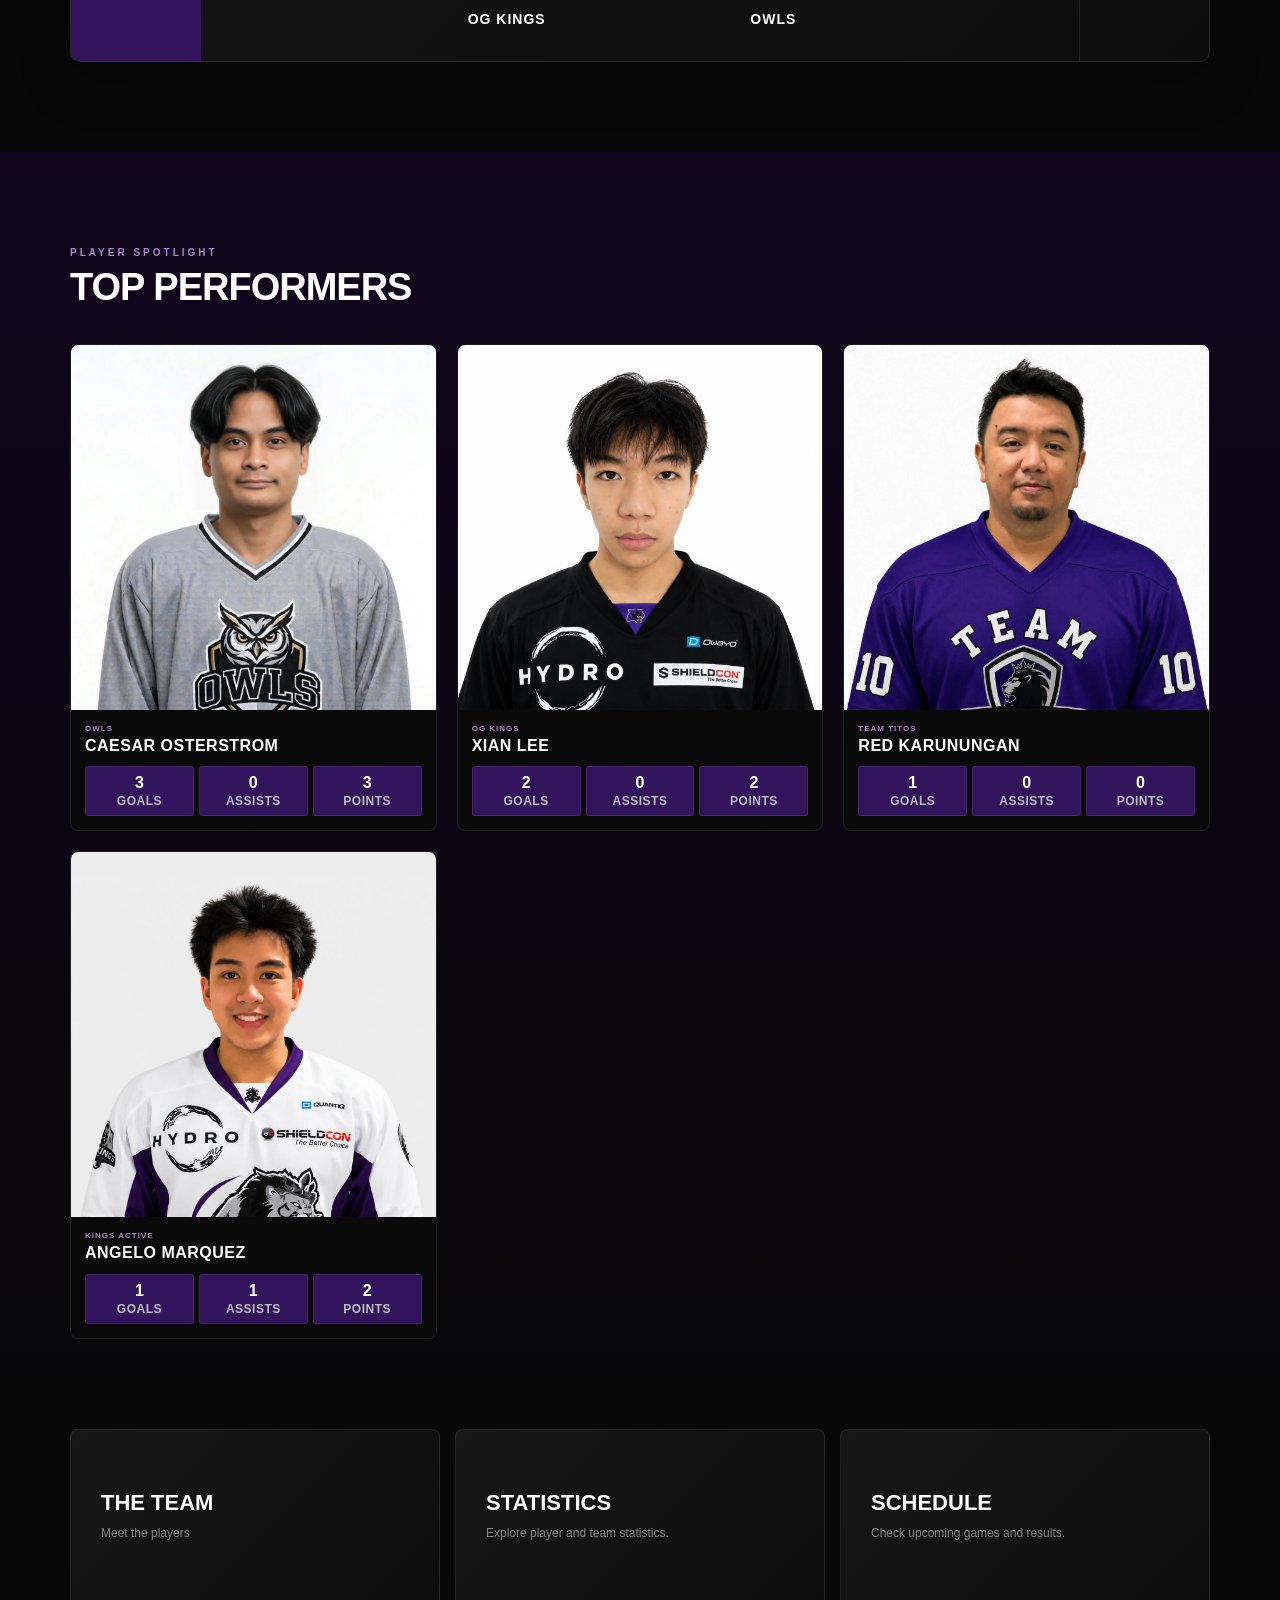
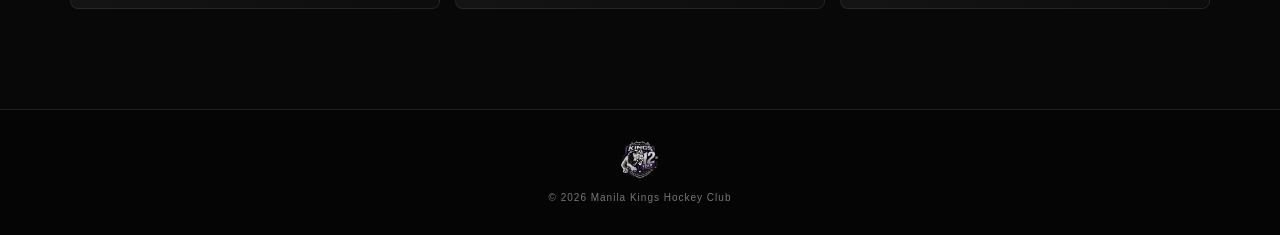
==== commit b8acd9c7: "Add files via upload" ====
--- a/index.html
+++ b/index.html
@@ -401,7 +401,7 @@
                 <div class="performer-photo">
 
                     <img
-                        src="PLACEHOLDER.jpg"
+                        src="CAESAR.jpg"
                         alt="Player One"
                     >
 
@@ -411,18 +411,18 @@
                 <div class="performer-info">
 
                     <span>
-                        FORWARD
+                        OWLS
                     </span>
 
                     <h3>
-                        N/A
+                        CAESAR OSTERSTROM
                     </h3>
 
 
                     <div class="performer-stats">
 
                         <div class="stat-box">
-                            <strong>0</strong>
+                            <strong>3</strong>
                             <small>GOALS</small>
                         </div>
 
@@ -431,6 +431,10 @@
                             <small>ASSISTS</small>
                         </div>
 
+                         <div class="stat-box">
+                            <strong>3</strong>
+                            <small>POINTS</small>
+                        </div>
                    
                     </div>
 
@@ -447,7 +451,7 @@
                 <div class="performer-photo">
 
                     <img
-                        src="PLACEHOLDER.jpg"
+                        src="ogxian.jpg"
                         alt="Player Two"
                     >
 
@@ -457,18 +461,18 @@
                 <div class="performer-info">
 
                     <span>
-                        CENTER
+                        OG KINGS
                     </span>
 
                     <h3>
-                        N/A
+                        XIAN LEE
                     </h3>
 
 
                     <div class="performer-stats">
 
                         <div class="stat-box">
-                            <strong>0</strong>
+                            <strong>2</strong>
                             <small>GOALS</small>
                         </div>
 
@@ -478,8 +482,8 @@
                         </div>
 
                         <div class="stat-box">
-                            <strong>     </strong>
-                            <small>    </small>
+                            <strong>2</strong>
+                            <small>POINTS</small>
                         </div>
 
                     </div>
@@ -497,7 +501,7 @@
                 <div class="performer-photo">
 
                     <img
-                        src="PLACEHOLDER.png"
+                        src="TTRED.jpg"
                         alt="Player Three"
                     >
 
@@ -507,18 +511,18 @@
                 <div class="performer-info">
 
                     <span>
-                        GOALIE
+                        TEAM TITOS
                     </span>
 
                     <h3>
-                        N/A
+                        RED KARUNUNGAN
                     </h3>
 
 
                     <div class="performer-stats">
 
                         <div class="stat-box">
-                            <strong>0</strong>
+                            <strong>1</strong>
                             <small>GOALS</small>
                         </div>
 
@@ -529,15 +533,64 @@
 
                         <div class="stat-box">
                             <strong>0</strong>
-                            <small>BLOCKS</small>
-                        </div>
-
-                    </div>
-
-                </div>
-
-            </div>
-
+                            <small>POINTS</small>
+                        </div>
+
+                    </div>
+
+                </div>
+
+            </div>
+
+
+
+           <!-- PLAYER 4 -->
+
+            <div class="performer-card">
+
+                <div class="performer-photo">
+
+                    <img
+                        src="angelomarquez.jpg"
+                        alt="Player Three"
+                    >
+
+                </div>
+
+
+                <div class="performer-info">
+
+                    <span>
+                        KINGS ACTIVE
+                    </span>
+
+                    <h3>
+                        ANGELO MARQUEZ
+                    </h3>
+
+
+                    <div class="performer-stats">
+
+                        <div class="stat-box">
+                            <strong>1</strong>
+                            <small>GOALS</small>
+                        </div>
+
+                        <div class="stat-box">
+                            <strong>1</strong>
+                            <small>ASSISTS</small>
+                        </div>
+
+                        <div class="stat-box">
+                            <strong>2</strong>
+                            <small>POINTS</small>
+                        </div>
+
+                    </div>
+
+                </div>
+
+            </div>
 
         </div>
 
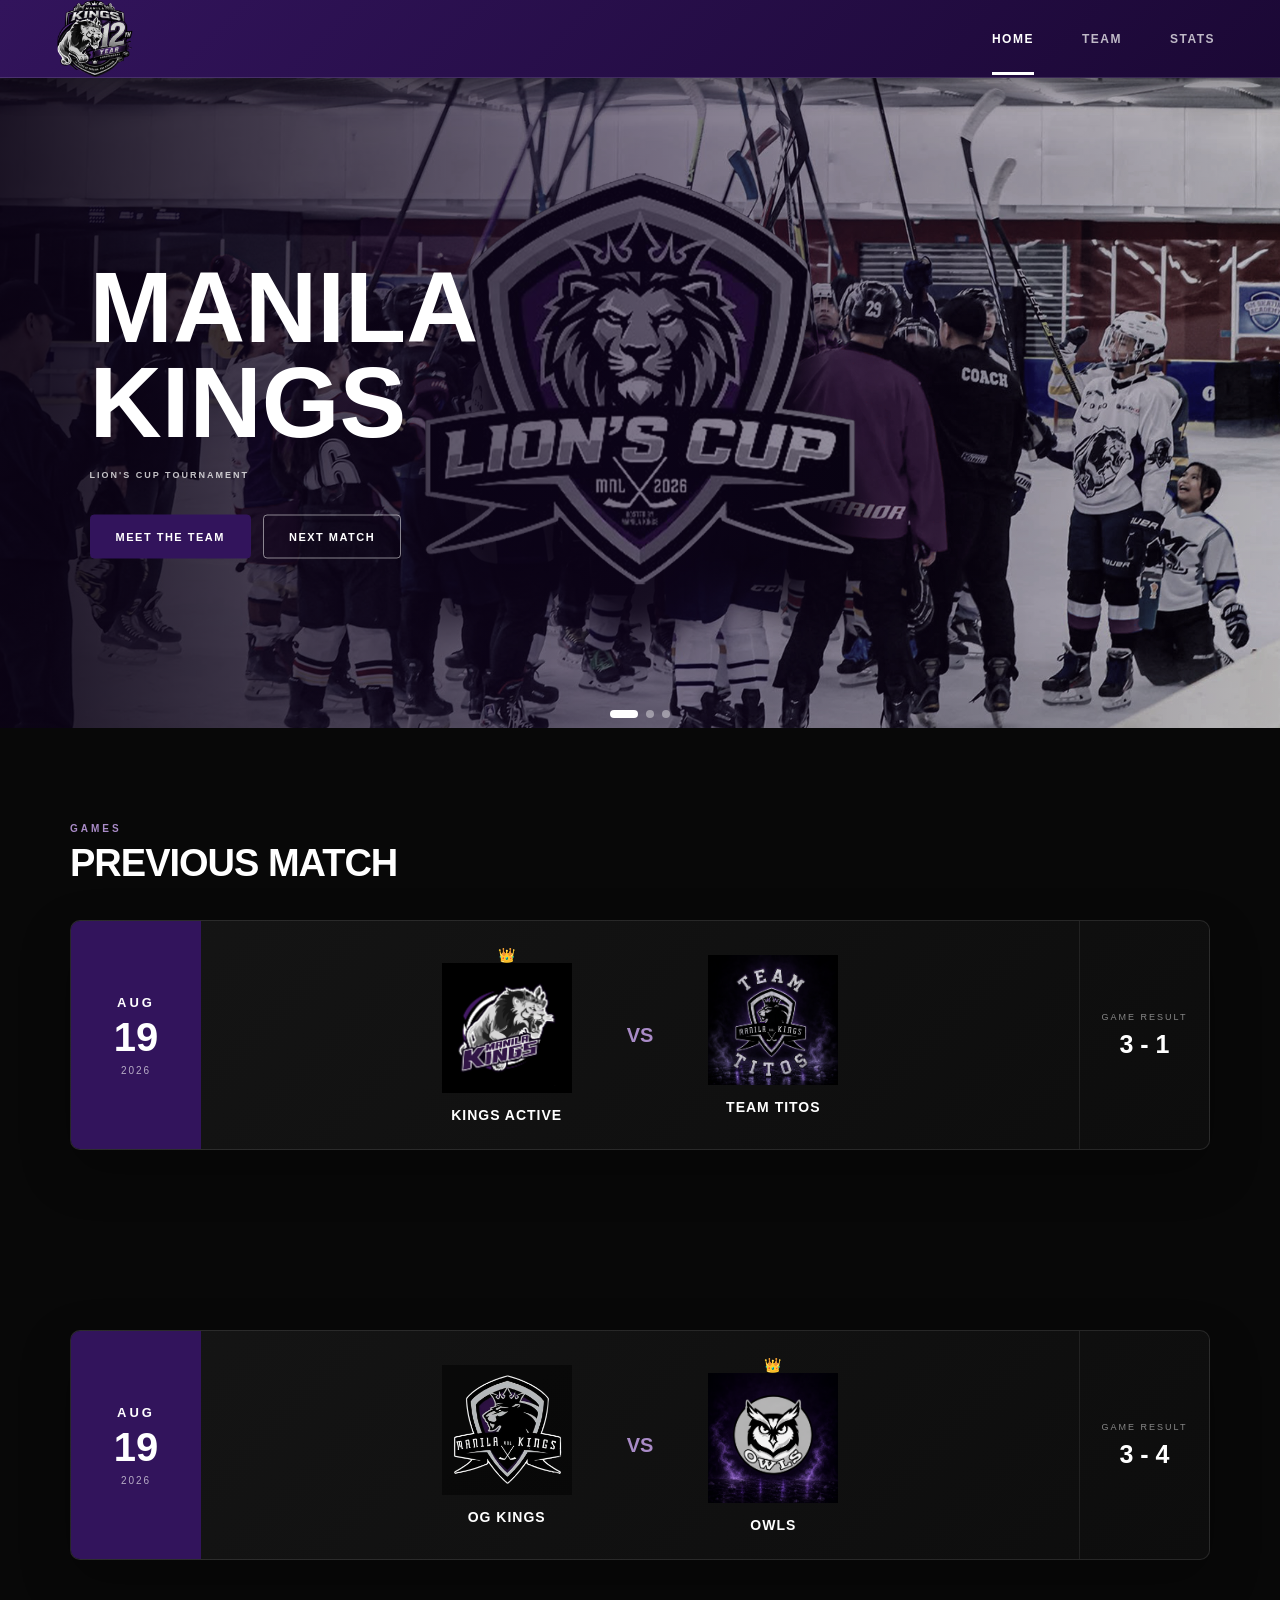
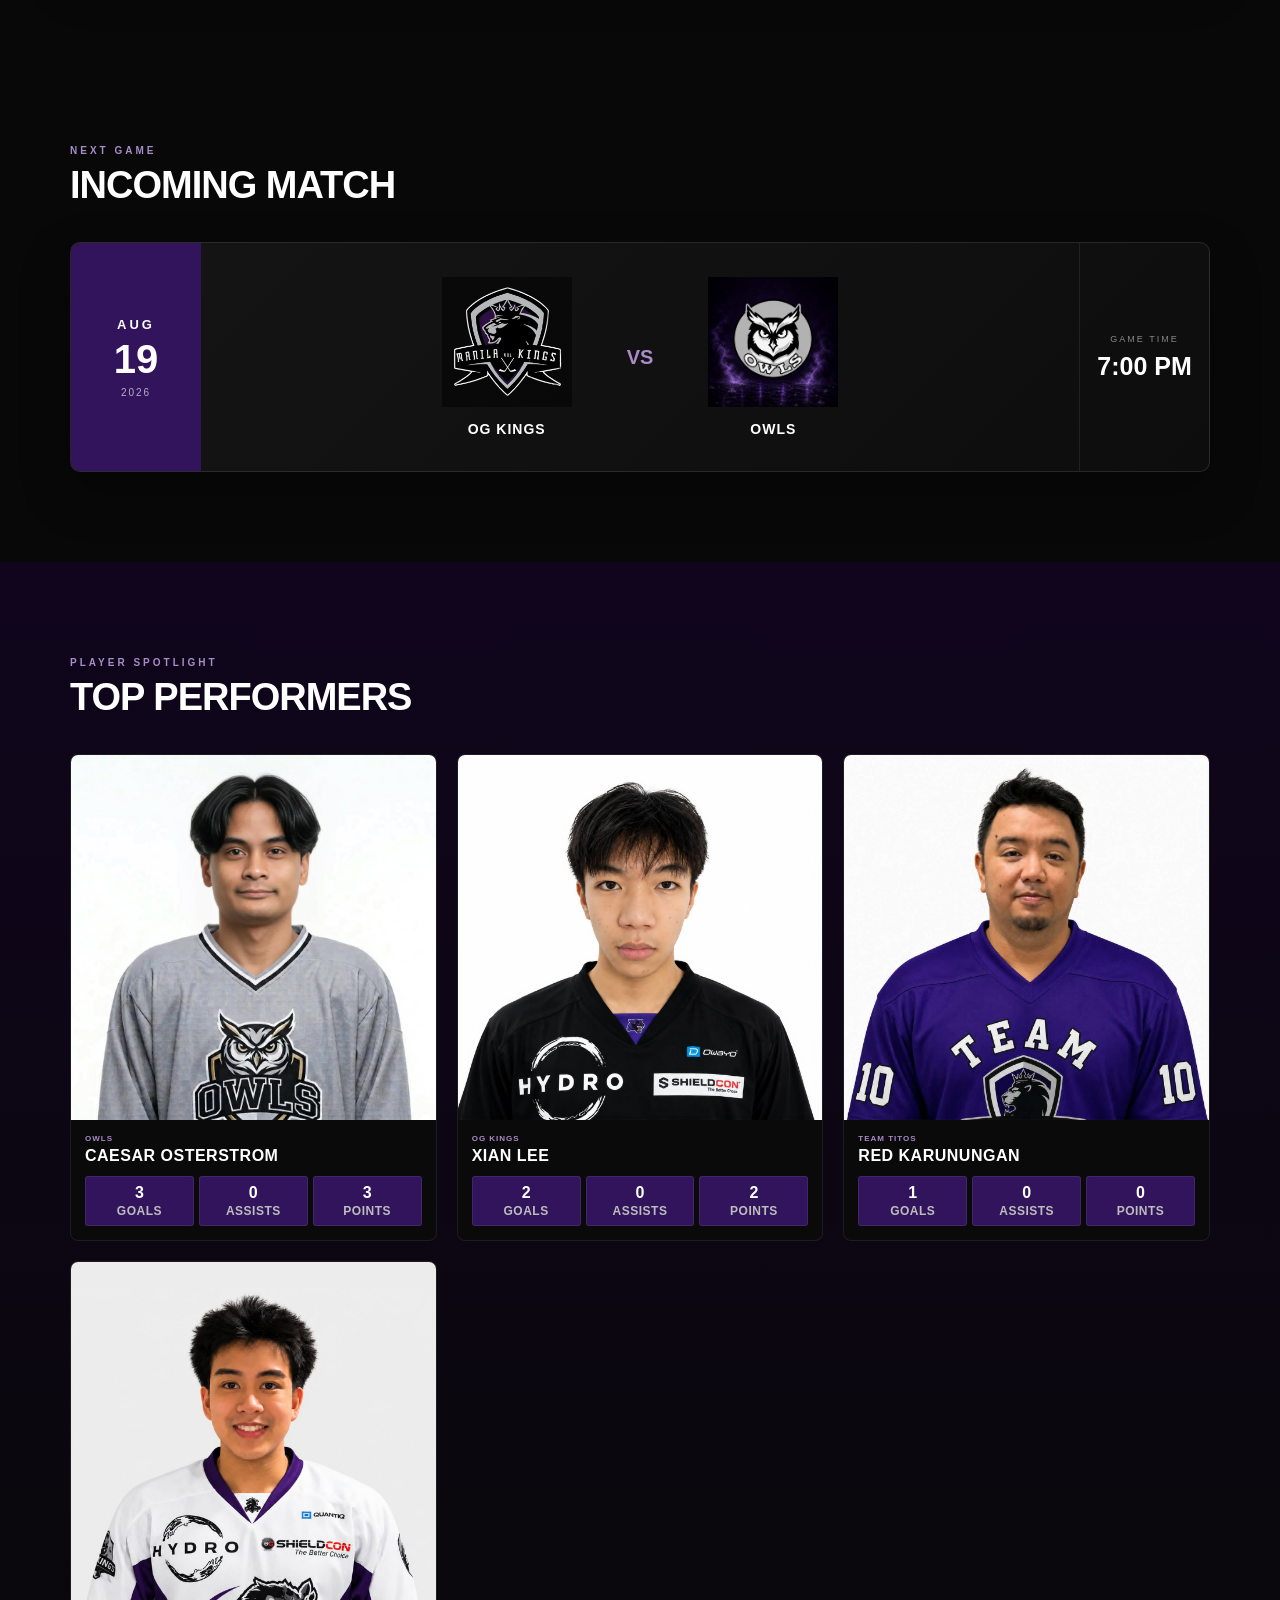
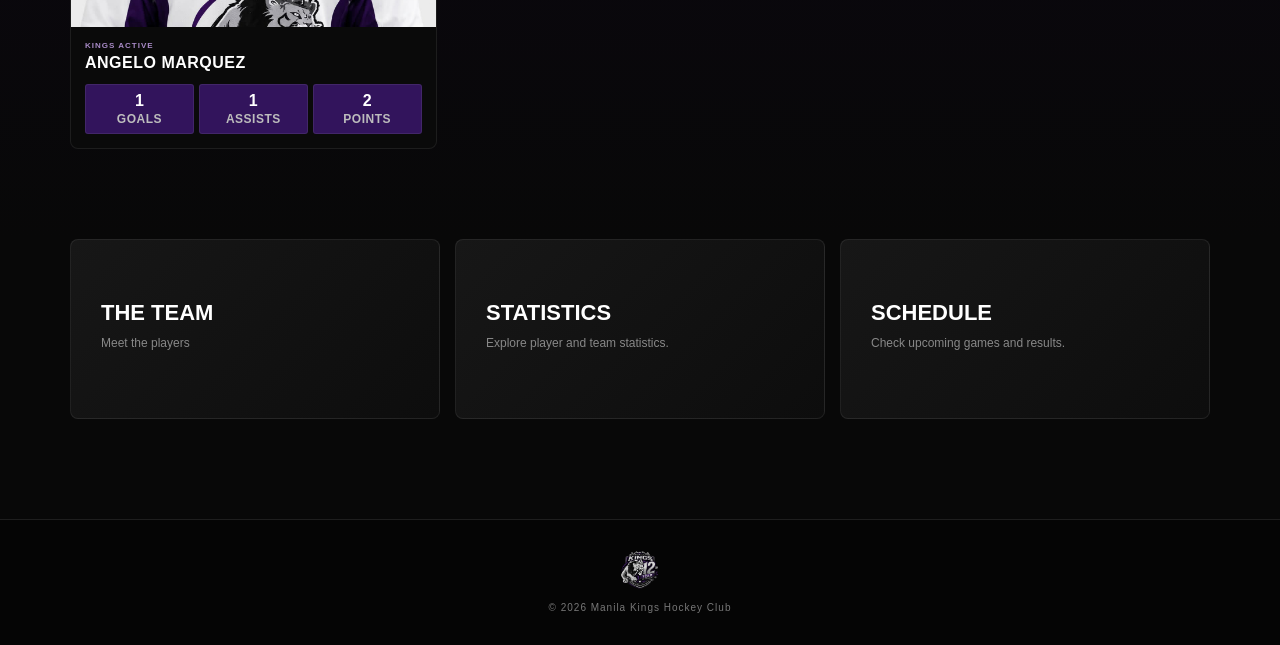
==== commit f0af7a2c: "Add files via upload" ====
--- a/index.html
+++ b/index.html
@@ -159,11 +159,11 @@
                 <div class="section-heading">
 
                     <span>
-                        NEXT GAME
+                    GAMES
                     </span>
 
                     <h2>
-                        INCOMING MATCH
+                        PREVIOUS MATCH
                     </h2>
 
                 </div>
@@ -198,14 +198,17 @@
 
 
                         <div class="match-team">
-
+                               <h3>
+                                👑
+                                <br> 
+                            </h3>
                             <img
                                 src="NEWKINGS.jpg"
                                 alt="Manila Kings"
                             >
 
                             <h3>
-                                NEW KINGS
+                               KINGS ACTIVE
                             </h3>
 
                         </div>
@@ -243,11 +246,11 @@
                     <div class="match-time">
 
                         <span>
-                            GAME TIME
+                            GAME RESULT
                         </span>
 
                         <strong>
-                            8:00 PM
+                            3       -      1
                         </strong>
 
                     </div>
@@ -258,24 +261,20 @@
 
             </div>
 
+
+
+
+
+
+
+            
         </section>
- <section class="match-section"
+
+
+         <section class="match-section"
                  id="match">
 
             <div class="section-container">
-
-
-                <div class="section-heading">
-
-                    <span>
-                        NEXT GAME
-                    </span>
-
-                    <h2>
-                        INCOMING MATCH
-                    </h2>
-
-                </div>
 
 
                 <div class="match-card">
@@ -330,6 +329,123 @@
 
 
                         <div class="match-team">
+                             <h3>
+                                👑
+                                <br> 
+                            </h3>
+
+                            <img
+                               
+                            src="OWLS.png"
+                                alt="Opponent"
+                            >
+
+                            <h3>
+                                OWLS
+                            </h3>
+
+                        </div>
+
+
+                    </div>
+
+
+
+                    <!-- TIME -->
+
+                    <div class="match-time">
+
+                        <span>
+                            GAME RESULT
+                        </span>
+
+                        <strong>
+                            3  -  4
+                        </strong>
+
+                    </div>
+
+
+                </div>
+
+
+            </div>
+
+        </section>
+
+
+
+ <section class="match-section"
+                 id="match">
+
+            <div class="section-container">
+
+
+                <div class="section-heading">
+
+                    <span>
+                        NEXT GAME
+                    </span>
+
+                    <h2>
+                        INCOMING MATCH
+                    </h2>
+
+                </div>
+
+
+                <div class="match-card">
+
+
+                    <!-- DATE -->
+
+                    <div class="match-date">
+
+                        <span class="date-month">
+                            AUG
+                        </span>
+
+                        <span class="date-day">
+                            19
+                        </span>
+
+                        <span class="date-year">
+                            2026
+                        </span>
+
+                    </div>
+
+
+
+                    <!-- TEAMS -->
+
+                    <div class="match-teams">
+
+
+                        <div class="match-team">
+
+                            <img
+                                src="ogkingslogo.png"
+                                alt="Manila Kings"
+                            >
+
+                            <h3>
+                                OG KINGS
+                            </h3>
+
+                        </div>
+
+
+                        <div class="vs">
+
+                            <span>
+                                VS
+                            </span>
+
+                        </div>
+
+
+                        <div class="match-team">
 
                             <img
                                 src="OWLS.png"
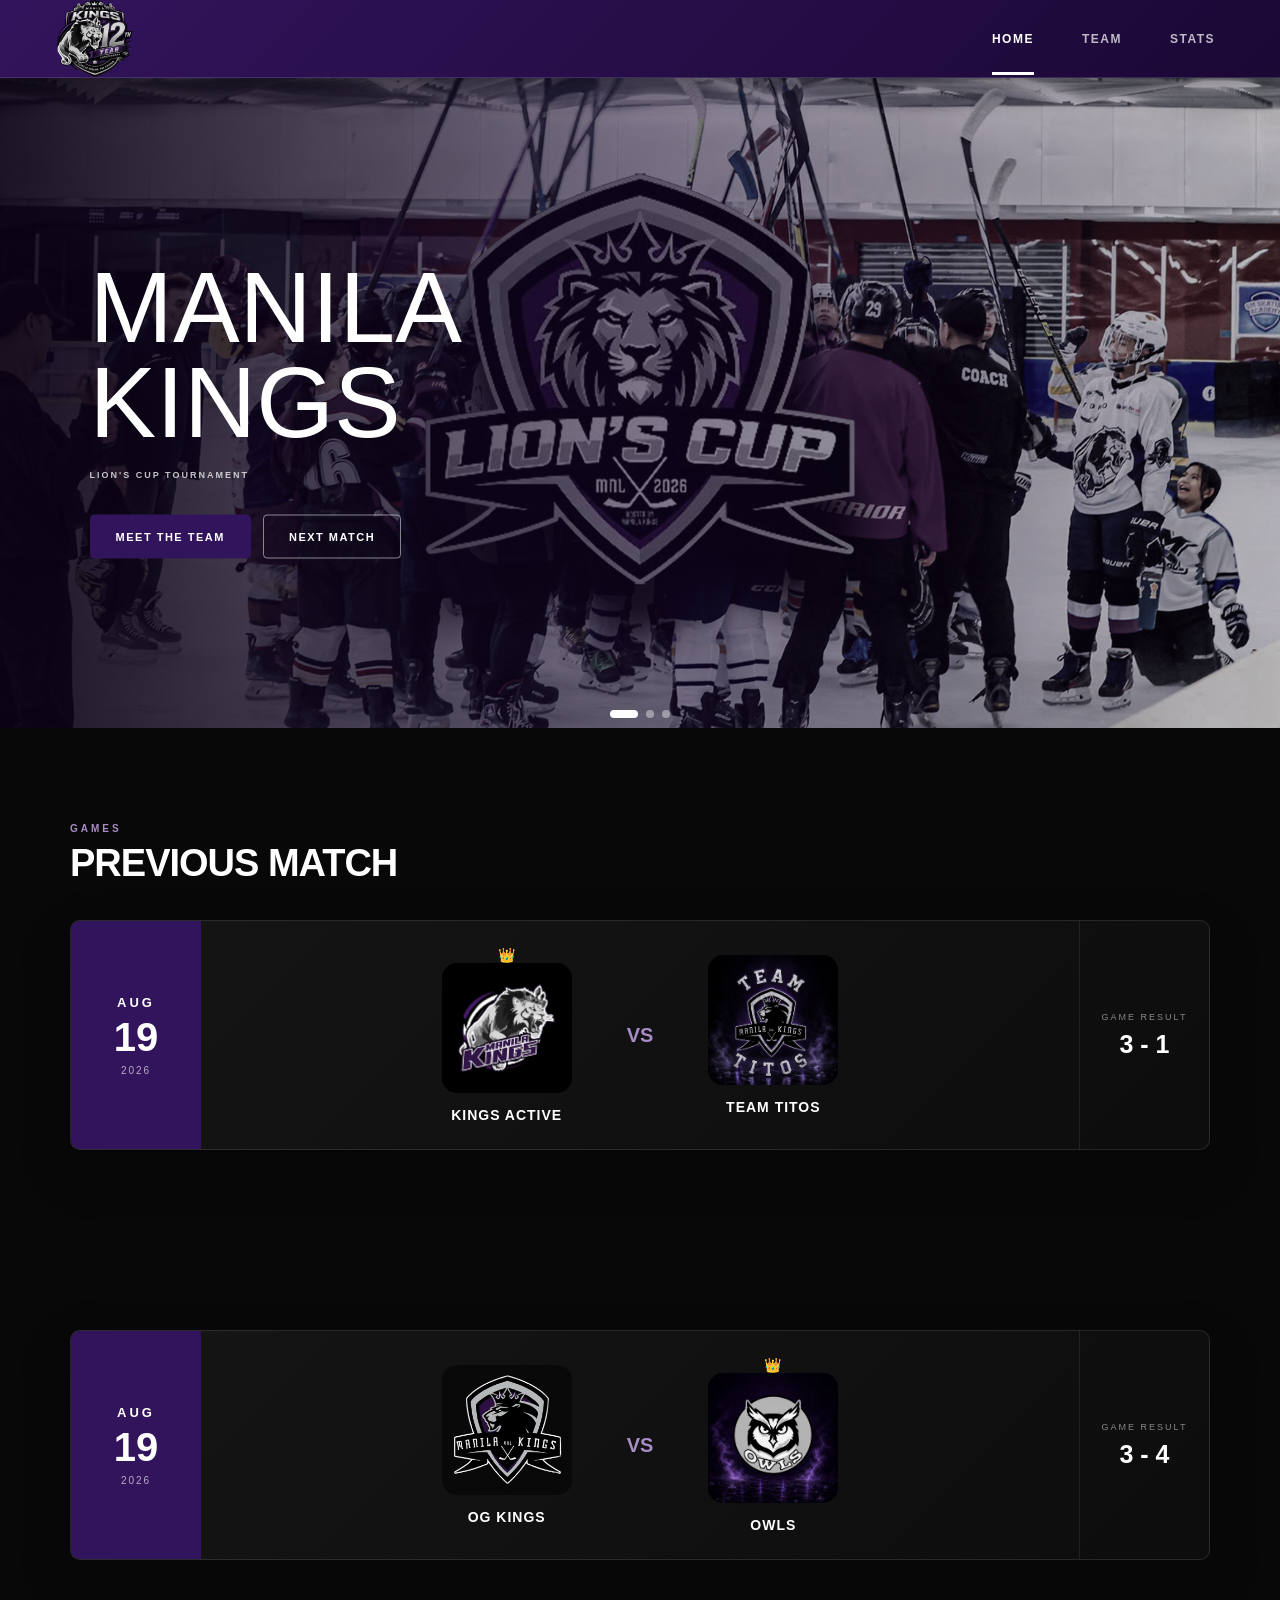
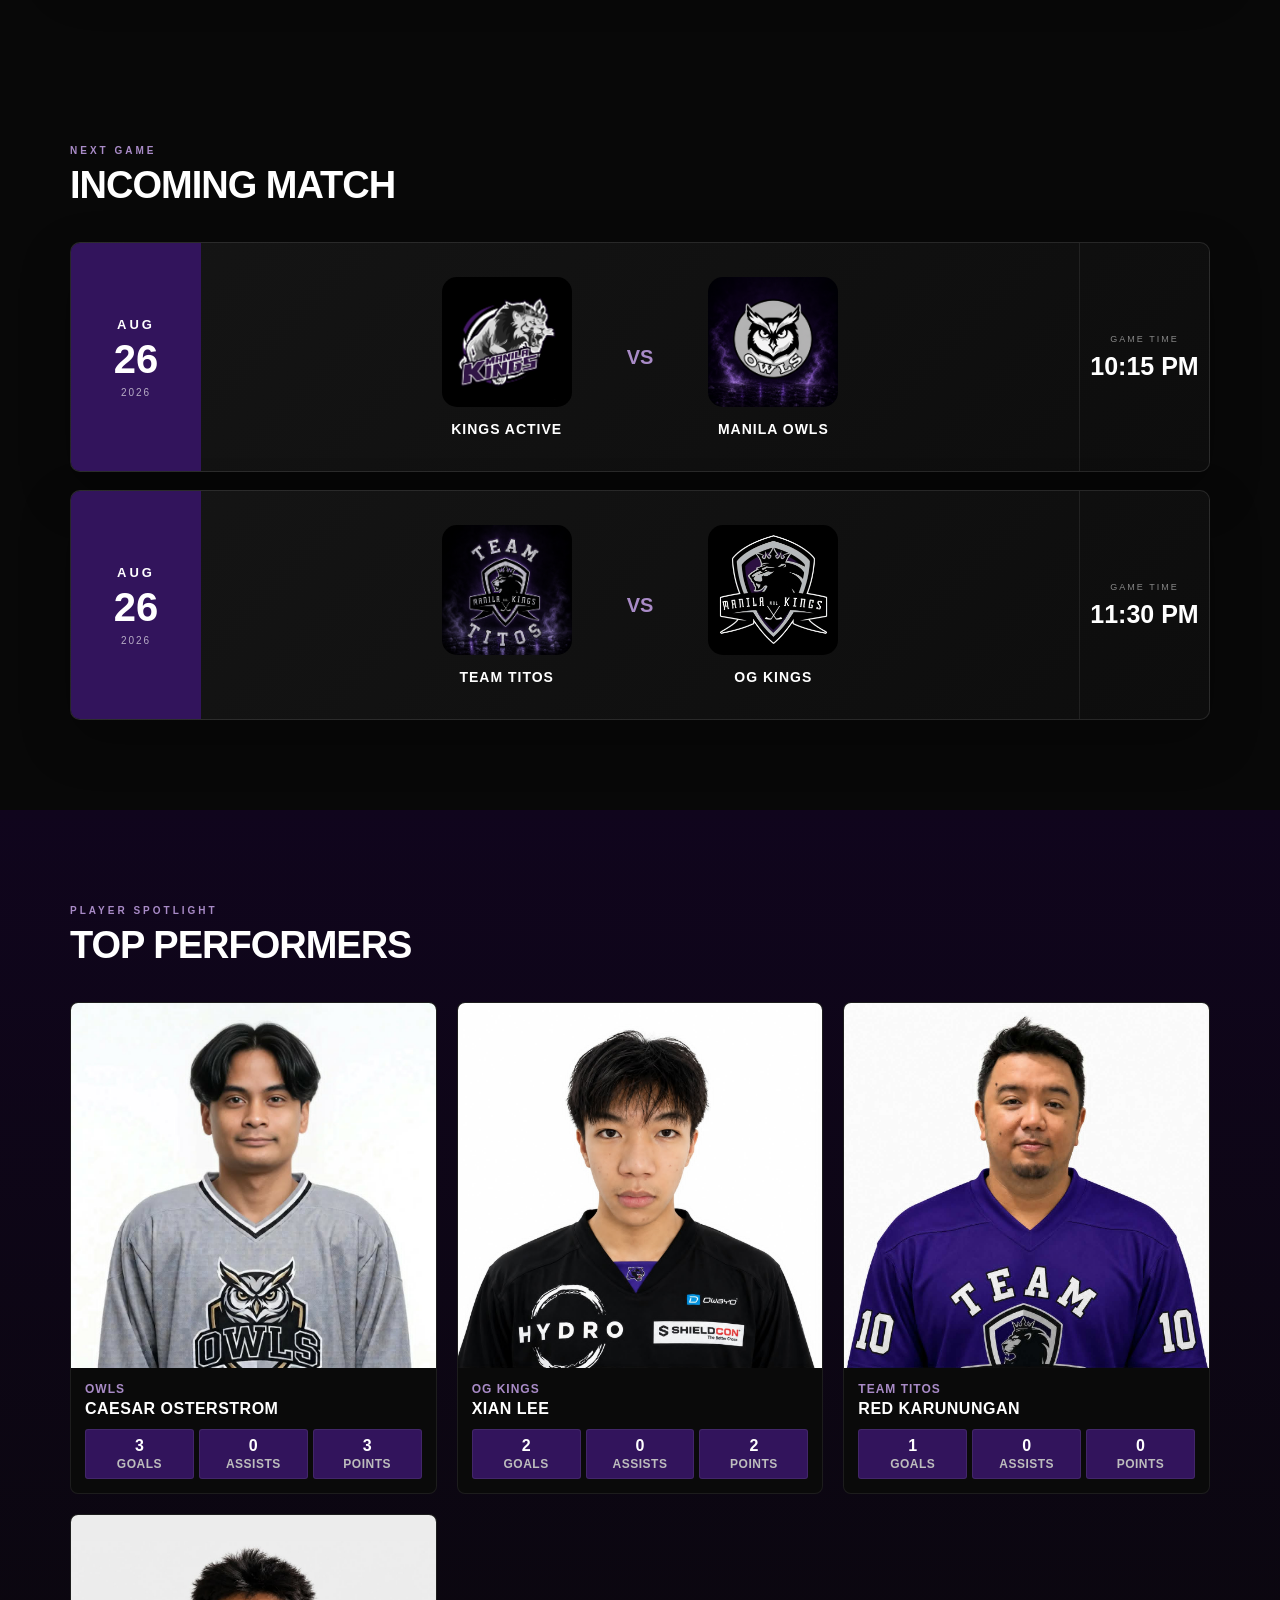
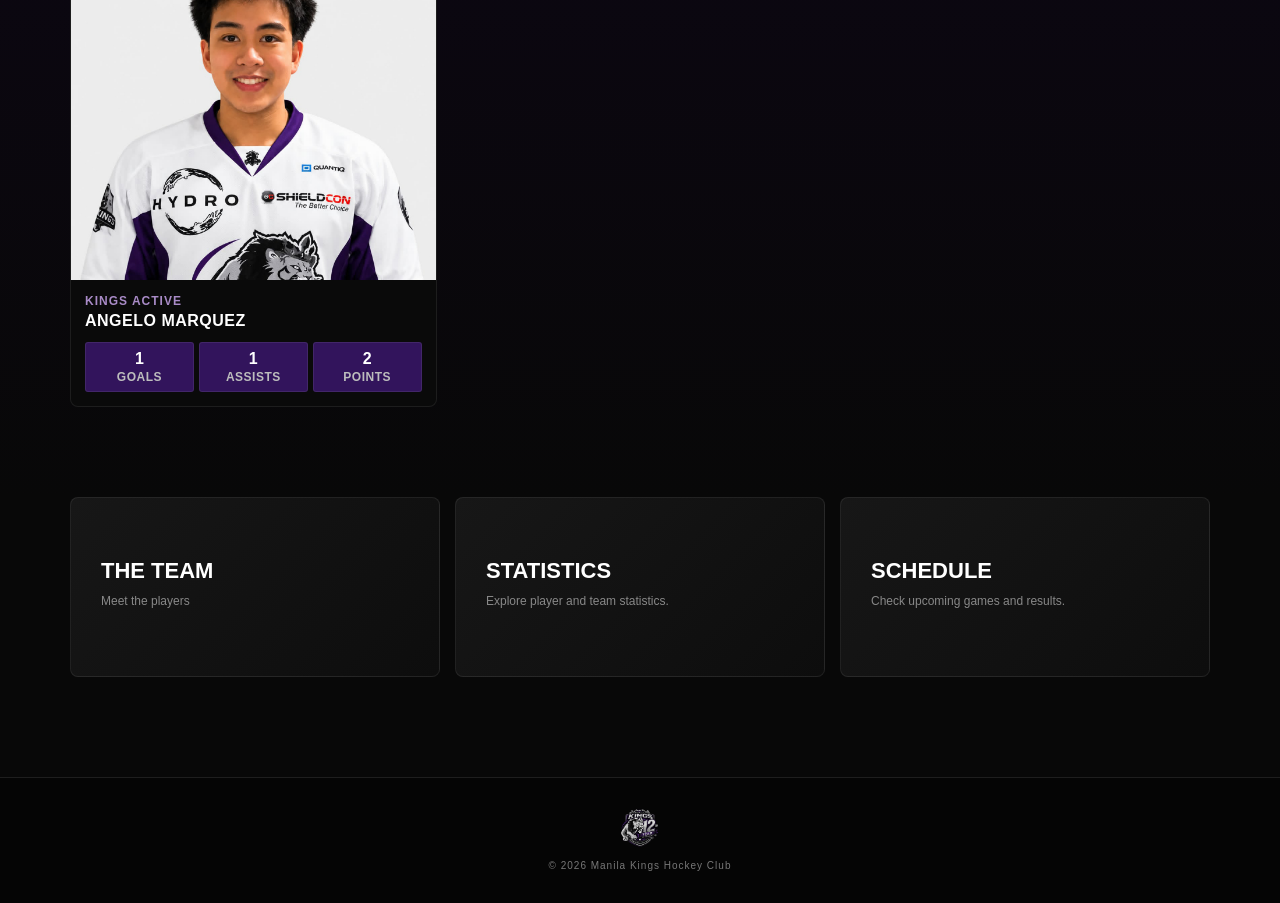
==== commit 38d0a9fa: "Update index.html" ====
--- a/index.html
+++ b/index.html
@@ -406,7 +406,7 @@
                         </span>
 
                         <span class="date-day">
-                            19
+                              26
                         </span>
 
                         <span class="date-year">
@@ -425,12 +425,12 @@
                         <div class="match-team">
 
                             <img
-                                src="ogkingslogo.png"
+                                src="NEWKINGS.jpg"
                                 alt="Manila Kings"
                             >
 
                             <h3>
-                                OG KINGS
+                                KINGS ACTIVE
                             </h3>
 
                         </div>
@@ -453,7 +453,7 @@
                             >
 
                             <h3>
-                                OWLS
+                                MANILA OWLS
                             </h3>
 
                         </div>
@@ -472,17 +472,105 @@
                         </span>
 
                         <strong>
-                            7:00 PM
+                            10:15 PM
                         </strong>
 
                     </div>
 
 
                 </div>
-
-
-            </div>
-
+                <!-- BORDERRRRRRRRRRRRRRRRRRRRRRRRRRRRRRRRRREREEEEEEEEEEEEEEEEEEERRRRRRRRRRRRR -->
+     <H4>   ‎ </H4>
+ <div class="match-card">
+
+
+                    <!-- DATE -->
+
+                    <div class="match-date">
+
+                        <span class="date-month">
+                            AUG
+                        </span>
+
+                        <span class="date-day">
+                              26
+                        </span>
+
+                        <span class="date-year">
+                            2026
+                        </span>
+
+                    </div>
+
+
+
+                    <!-- TEAMS -->
+
+                    <div class="match-teams">
+
+
+                        <div class="match-team">
+
+                            <img
+                                src="TEAMTITOS3.png"
+                                alt="Manila Kings"
+                            >
+
+                            <h3>
+                                TEAM TITOS
+                            </h3>
+
+                        </div>
+
+
+                        <div class="vs">
+
+                            <span>
+                                VS
+                            </span>
+
+                        </div>
+
+
+                        <div class="match-team">
+
+                            <img
+                                src="OGKINGS.jpg"
+                                alt="Opponent"
+                            >
+
+                            <h3>
+                                OG KINGS
+                            </h3>
+
+                        </div>
+
+
+                    </div>
+
+
+
+                    <!-- TIME -->
+
+                    <div class="match-time">
+
+                        <span>
+                            GAME TIME
+                        </span>
+
+                        <strong>
+                            11:30 PM
+                        </strong>
+
+                    </div>
+
+
+                </div>
+            </div>
+           
+
+
+            </div>
         </section>
 
 
--- a/css/style.css
+++ b/css/style.css
@@ -331,7 +331,14 @@
     letter-spacing: -4px;
 
     text-transform: uppercase;
-}
+  font-family: "Anton", sans-serif;
+    font-weight: 400;
+    text-transform: uppercase;
+    line-height: 0.85;
+    letter-spacing: -0.5px;
+}
+
+
 
 
 .hero-content p {
@@ -654,6 +661,8 @@
     width: 130px;
 
     height: 130px;
+
+border-radius: 15px;
 
     object-fit: contain;
 
@@ -1333,7 +1342,7 @@
 @media (max-width:600px) { .site-header{height:60px;} .header-container{width:100%;padding:0 12px;} .header-logo{width:65px;height:55px;} .main-nav{gap:0;} .main-nav a{padding:22px 7px;font-size:9px;letter-spacing:.5px;} .main-nav a::after{left:7px;right:7px;height:2px;} }
 @media (max-width:380px) { .site-header{height:56px;} .header-container{padding:0 8px;} .header-logo{width:55px;height:48px;} .main-nav a{padding:20px 5px;font-size:8px;letter-spacing:.3px;} .main-nav a::after{left:5px;right:5px;} }
 
-@media (max-width:760px) { .match-card{display:flex;flex-direction:column;min-height:0;} .match-date{width:100%;min-height:60px;padding:12px 10px;text-align:center;background:#32145C;color:#fff;box-sizing:border-box;} .match-teams{width:100%;display:flex;justify-content:center;align-items:center;gap:10px;padding:20px 10px 5px;box-sizing:border-box;} .match-team{flex:1;min-width:0;max-width:110px;text-align:center;} .match-team img{width:70px;height:70px;object-fit:contain;margin-bottom:7px;} .match-team h3{margin:0;font-size:11px;line-height:1.2;letter-spacing:.5px;white-space:normal;overflow-wrap:anywhere;} .vs{flex-shrink:0;font-size:15px;font-weight:900;color:#A98BC7;padding:0 2px;} .match-time{width:100%;height:auto;display:flex;flex-direction:column;align-items:center;justify-content:center;border-left:none;border-top:1px solid rgba(255,255,255,.08);margin-top:15px;padding:15px 0 5px;} .match-time span{color:#888;font-size:8px;letter-spacing:2px;margin-bottom:5px;} .match-time strong{font-size:20px;} }
+@media (max-width:760px) { .match-card{display:flex;flex-direction:column;min-height:0;} .match-date{width:100%;min-height:60px;padding:12px 10px;text-align:center;background:#32145C;color:#fff;box-sizing:border-box;} .match-teams{width:100%;display:flex;justify-content:center;align-items:center;gap:10px;padding:20px 10px 5px;box-sizing:border-box;} .match-team{flex:1;min-width:0;max-width:110px;text-align:center;} .match-team img{width:70px;height:70px;object-fit:contain;margin-bottom:7px;} .match-team h3{margin:0;font-size:15px;line-height:1.2;letter-spacing:.5px;white-space:normal;overflow-wrap:anywhere;} .vs{flex-shrink:0;font-size:15px;font-weight:900;color:#A98BC7;padding:0 2px;} .match-time{width:100%;height:auto;display:flex;flex-direction:column;align-items:center;justify-content:center;border-left:none;border-top:1px solid rgba(255,255,255,.08);margin-top:15px;padding:15px 0 5px;} .match-time span{color:#888;font-size:8px;letter-spacing:2px;margin-bottom:5px;} .match-time strong{font-size:20px;} }
 /* =========================================
    RESPONSIVE SLIDESHOW
 ========================================= */
@@ -1610,7 +1619,7 @@
 
     color: #A98BC7;
 
-    font-size: 8px;
+    font-size: 12px;
     font-weight: 700;
 
     letter-spacing: 1px;
@@ -1754,7 +1763,7 @@
     }
 
     .performer-info > span {
-        font-size: 7px;
+        font-size: 10px;
 
         margin-bottom: 3px;
     }
@@ -1777,7 +1786,7 @@
     }
 
     .stat-box small {
-        font-size: 6px;
+        font-size: 9px;
     }
 
 }
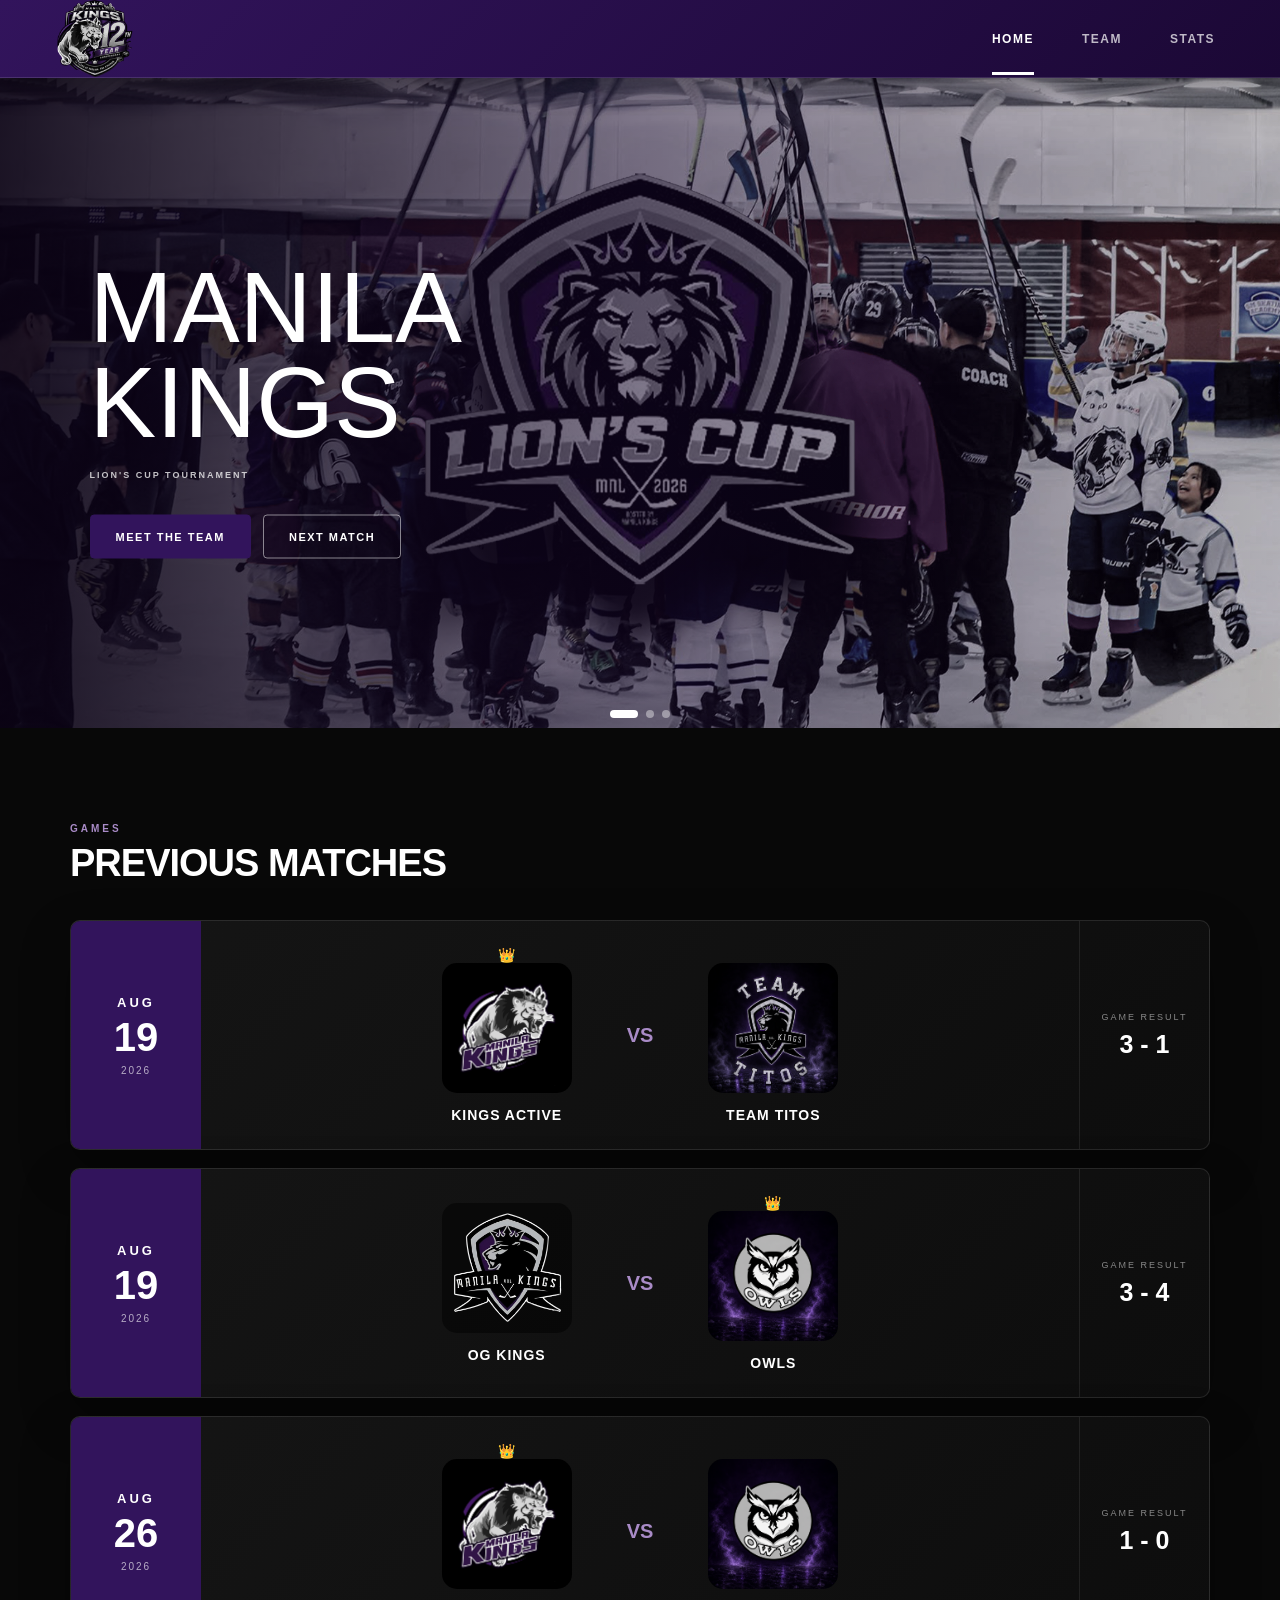
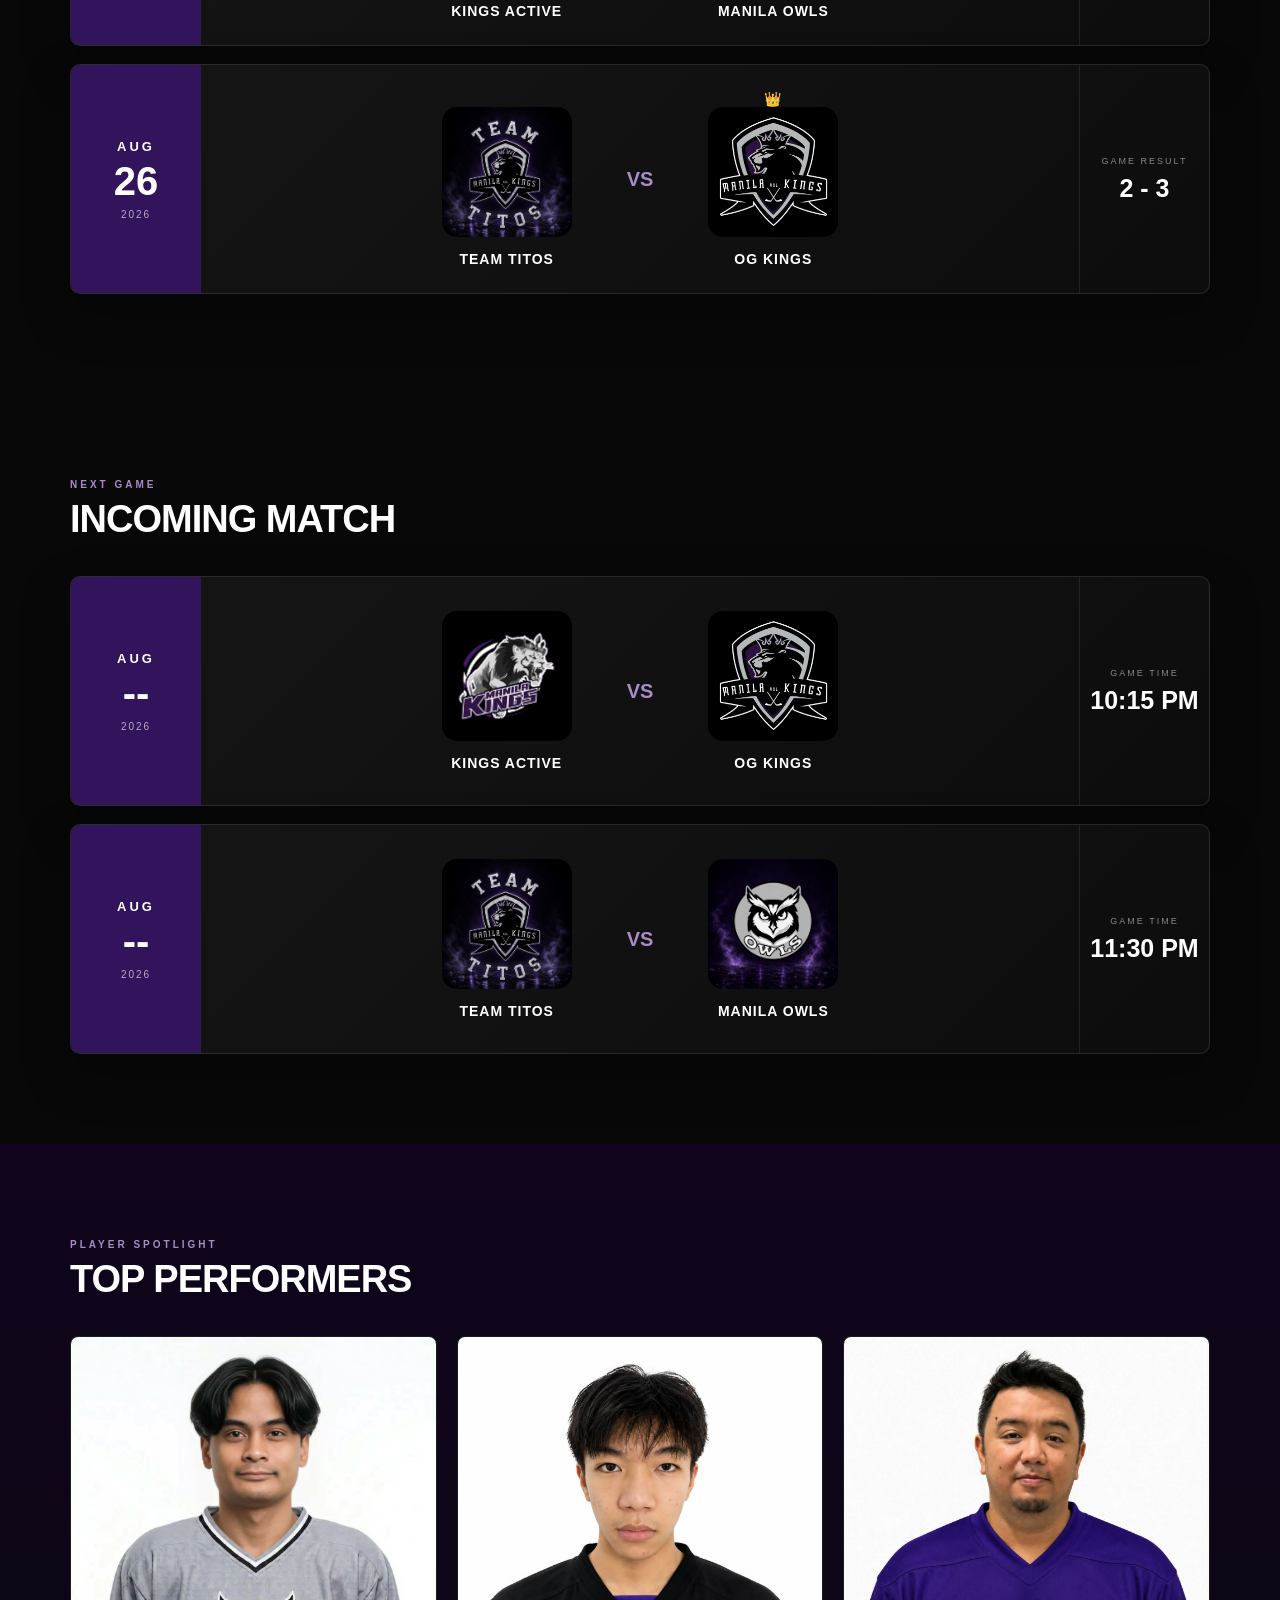
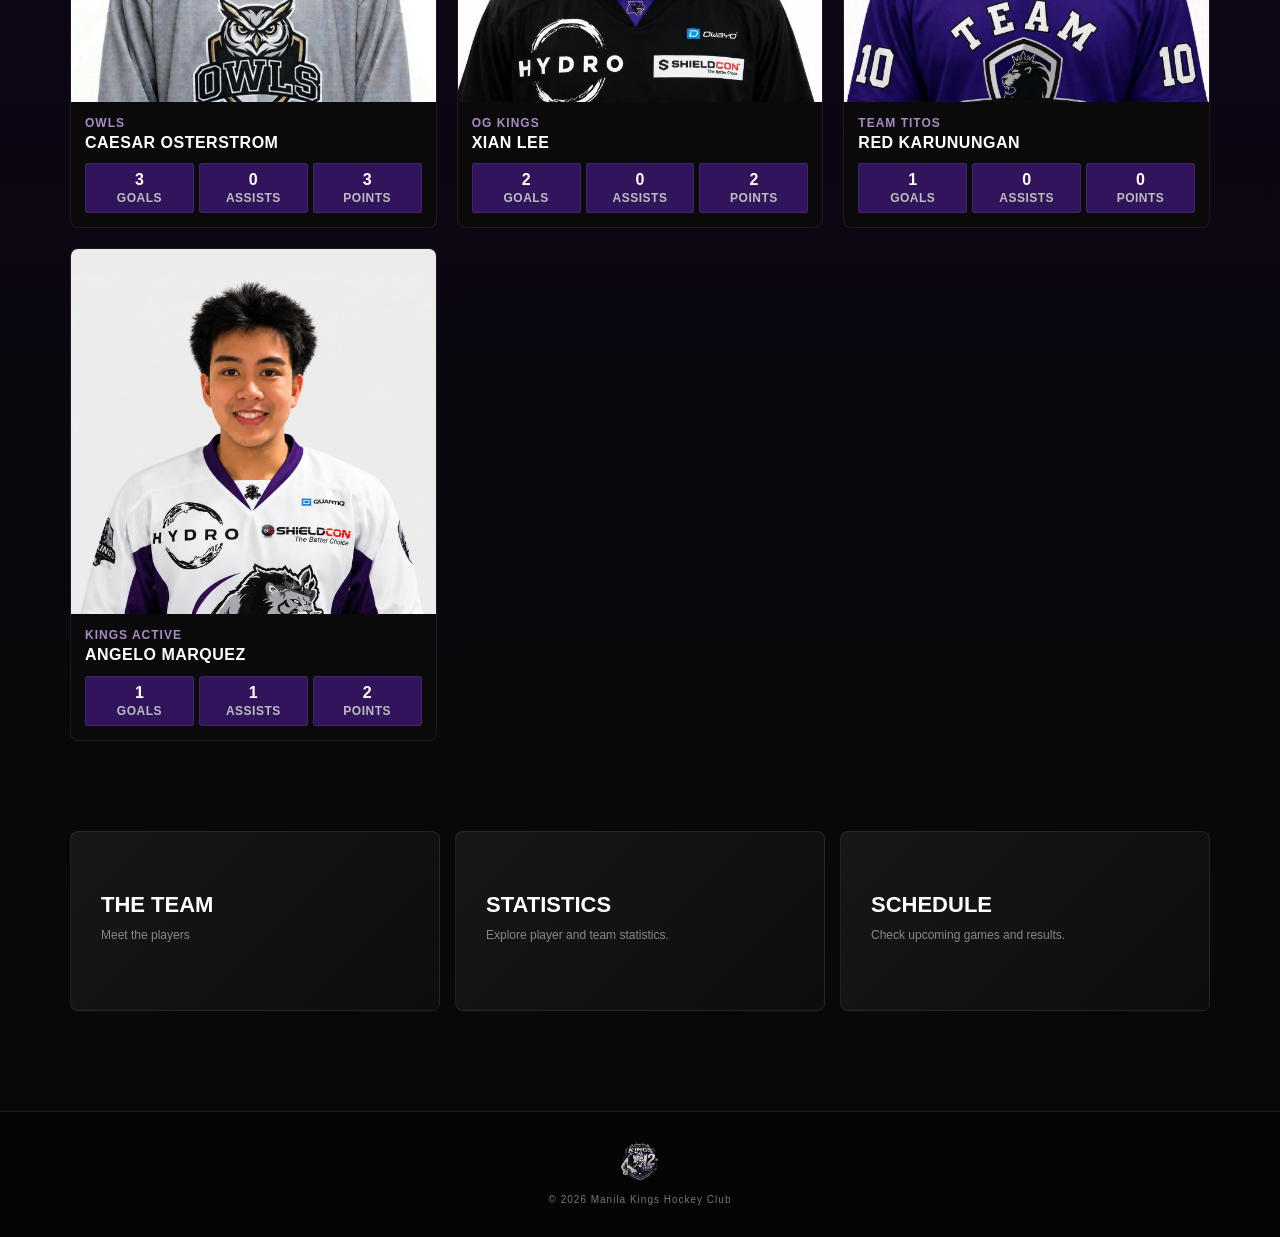
==== commit 40b6418c: "Update print statement from 'Hello' to 'Goodbye'" ====
--- a/index.html
+++ b/index.html
@@ -147,10 +147,10 @@
 
 
         <!-- =========================================
-             INCOMING MATCH
+             PREVIOUS MATCH
              ========================================= -->
 
-        <section class="match-section"
+       <section class="match-section"
                  id="match">
 
             <div class="section-container">
@@ -159,16 +159,16 @@
                 <div class="section-heading">
 
                     <span>
-                    GAMES
+                        GAMES
                     </span>
 
                     <h2>
-                        PREVIOUS MATCH
+                        PREVIOUS MATCHES
                     </h2>
 
                 </div>
 
-
+       
                 <div class="match-card">
 
 
@@ -198,7 +198,7 @@
 
 
                         <div class="match-team">
-                               <h3>
+                            <h3>
                                 👑
                                 <br> 
                             </h3>
@@ -208,7 +208,7 @@
                             >
 
                             <h3>
-                               KINGS ACTIVE
+                                KINGS ACTIVE
                             </h3>
 
                         </div>
@@ -224,9 +224,14 @@
 
 
                         <div class="match-team">
-
-                            <img
-                                src="TEAMTITOS3.png"
+                             <h3>
+                                
+                                <br> 
+                            </h3>
+
+                            <img
+                               
+                            src="TEAMTITOS3.png"
                                 alt="Opponent"
                             >
 
@@ -250,32 +255,14 @@
                         </span>
 
                         <strong>
-                            3       -      1
+                            3  -  1
                         </strong>
 
                     </div>
 
 
                 </div>
-
-
-            </div>
-
-
-
-
-
-
-
-            
-        </section>
-
-
-         <section class="match-section"
-                 id="match">
-
-            <div class="section-container">
-
+ <H4>   ‎ </H4>
 
                 <div class="match-card">
 
@@ -368,29 +355,210 @@
 
                 </div>
 
-
-            </div>
-
+ <H4>   ‎ </H4>
+<div class="match-card">
+
+
+                    <!-- DATE -->
+
+                    <div class="match-date">
+
+                        <span class="date-month">
+                            AUG
+                        </span>
+
+                        <span class="date-day">
+                              26
+                        </span>
+
+                        <span class="date-year">
+                            2026
+                        </span>
+
+                    </div>
+
+
+
+                    <!-- TEAMS -->
+
+                    <div class="match-teams">
+
+
+                        <div class="match-team">
+                             <h3>
+                                👑
+                                <br> 
+                            </h3>
+                            <img
+                                src="NEWKINGS.jpg"
+                                alt="Manila Kings"
+                            >
+
+                            <h3>
+                                KINGS ACTIVE
+                            </h3>
+
+                        </div>
+
+
+                        <div class="vs">
+
+                            <span>
+                                VS
+                            </span>
+
+                        </div>
+
+
+                        <div class="match-team">
+                             <h3>
+                                
+                                <br> 
+                            </h3>
+                            <img
+                                src="OWLS.png"
+                                alt="Opponent"
+                            >
+
+                            <h3>
+                                MANILA OWLS
+                            </h3>
+
+                        </div>
+
+
+                    </div>
+
+
+
+                    <!-- TIME -->
+
+                    <div class="match-time">
+
+                        <span>
+                            GAME RESULT
+                        </span>
+
+                        <strong>
+                            1 - 0
+                        </strong>
+
+                    </div>
+
+
+                </div>
+                <!-- BORDERRRRRRRRRRRRRRRRRRRRRRRRRRRRRRRRRREREEEEEEEEEEEEEEEEEEERRRRRRRRRRRRR -->
+     <H4>   ‎ </H4>
+                <div class="match-card">
+
+
+                    <!-- DATE -->
+
+                    <div class="match-date">
+
+                        <span class="date-month">
+                            AUG
+                        </span>
+
+                        <span class="date-day">
+                              26
+                        </span>
+
+                        <span class="date-year">
+                            2026
+                        </span>
+
+                    </div>
+
+
+
+                    <!-- TEAMS -->
+
+                    <div class="match-teams">
+
+
+                        <div class="match-team">
+                              <h3>
+                                
+                                <br> 
+                            </h3>
+                            <img
+                                src="TEAMTITOS3.png"
+                                alt="Manila Kings"
+                            >
+
+                            <h3>
+                                TEAM TITOS
+                            </h3>
+
+                        </div>
+
+
+                        <div class="vs">
+
+                            <span>
+                                VS
+                            </span>
+
+                        </div>
+
+
+                        <div class="match-team">
+                              <h3>
+                                👑
+                                <br> 
+                            </h3>
+                            <img
+                                src="OGKINGS.jpg"
+                                alt="Opponent"
+                            >
+
+                            <h3>
+                                OG KINGS
+                            </h3>
+
+                        </div>
+
+
+                    </div>
+
+
+
+                    <!-- TIME -->
+
+                    <div class="match-time">
+
+                        <span>
+                            GAME RESULT
+                        </span>
+
+                        <strong>
+                            2 - 3
+                        </strong>
+
+                    </div>
+
+
+                </div>
+            </div>
+            </div>
         </section>
 
 
+                 <!-- =========================================
+             INCOMINMG MATCHES 
+             ========================================= -->
 
  <section class="match-section"
                  id="match">
-
             <div class="section-container">
-
-
                 <div class="section-heading">
-
                     <span>
                         NEXT GAME
                     </span>
-
                     <h2>
                         INCOMING MATCH
                     </h2>
-
                 </div>
 
 
@@ -406,7 +574,7 @@
                         </span>
 
                         <span class="date-day">
-                              26
+                              --
                         </span>
 
                         <span class="date-year">
@@ -448,12 +616,12 @@
                         <div class="match-team">
 
                             <img
-                                src="OWLS.png"
+                                src="OGKINGS.jpg"
                                 alt="Opponent"
                             >
 
                             <h3>
-                                MANILA OWLS
+                                OG KINGS
                             </h3>
 
                         </div>
@@ -481,7 +649,7 @@
                 </div>
                 <!-- BORDERRRRRRRRRRRRRRRRRRRRRRRRRRRRRRRRRREREEEEEEEEEEEEEEEEEEERRRRRRRRRRRRR -->
      <H4>   ‎ </H4>
- <div class="match-card">
+                <div class="match-card">
 
 
                     <!-- DATE -->
@@ -493,7 +661,7 @@
                         </span>
 
                         <span class="date-day">
-                              26
+                              --
                         </span>
 
                         <span class="date-year">
@@ -535,12 +703,12 @@
                         <div class="match-team">
 
                             <img
-                                src="OGKINGS.jpg"
+                                src="OWLS.png"
                                 alt="Opponent"
                             >
 
                             <h3>
-                                OG KINGS
+                                MANILA OWLS
                             </h3>
 
                         </div>
@@ -568,8 +736,6 @@
                 </div>
             </div>
            
-
-
             </div>
         </section>
 
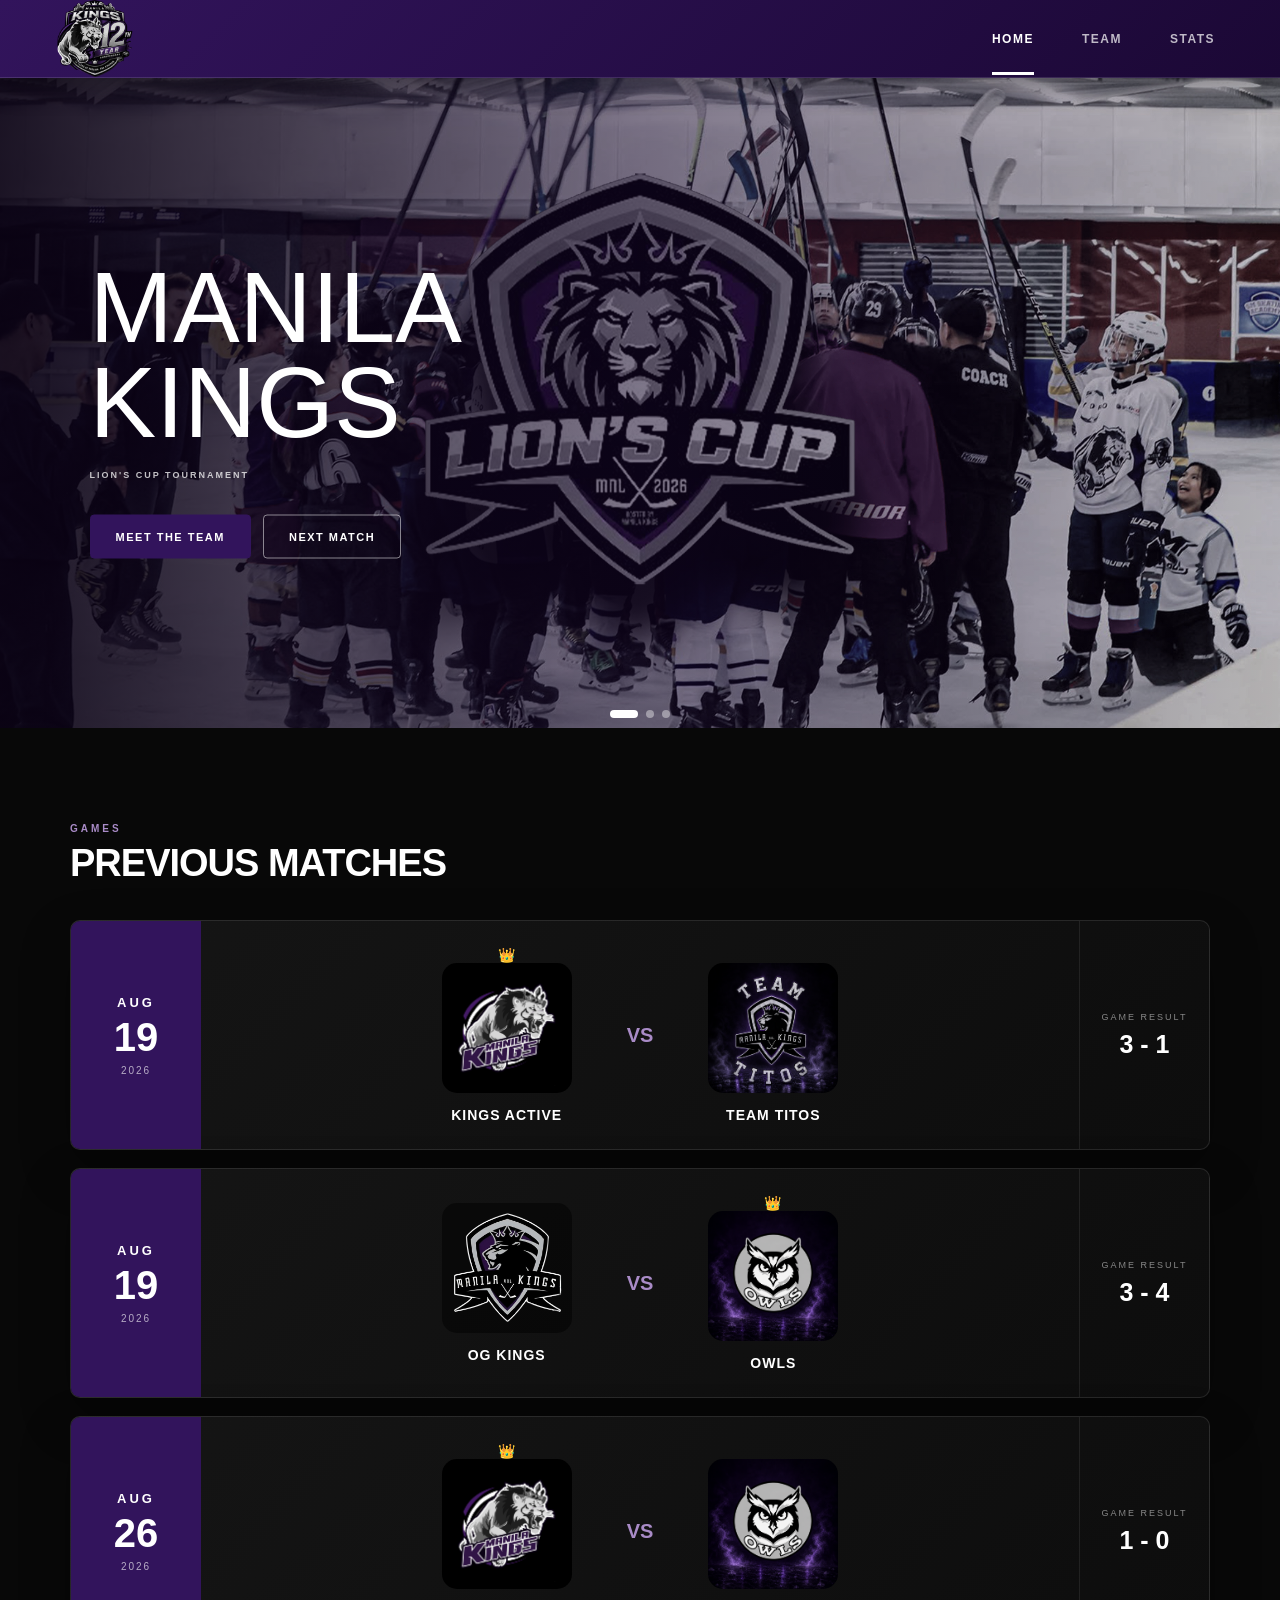
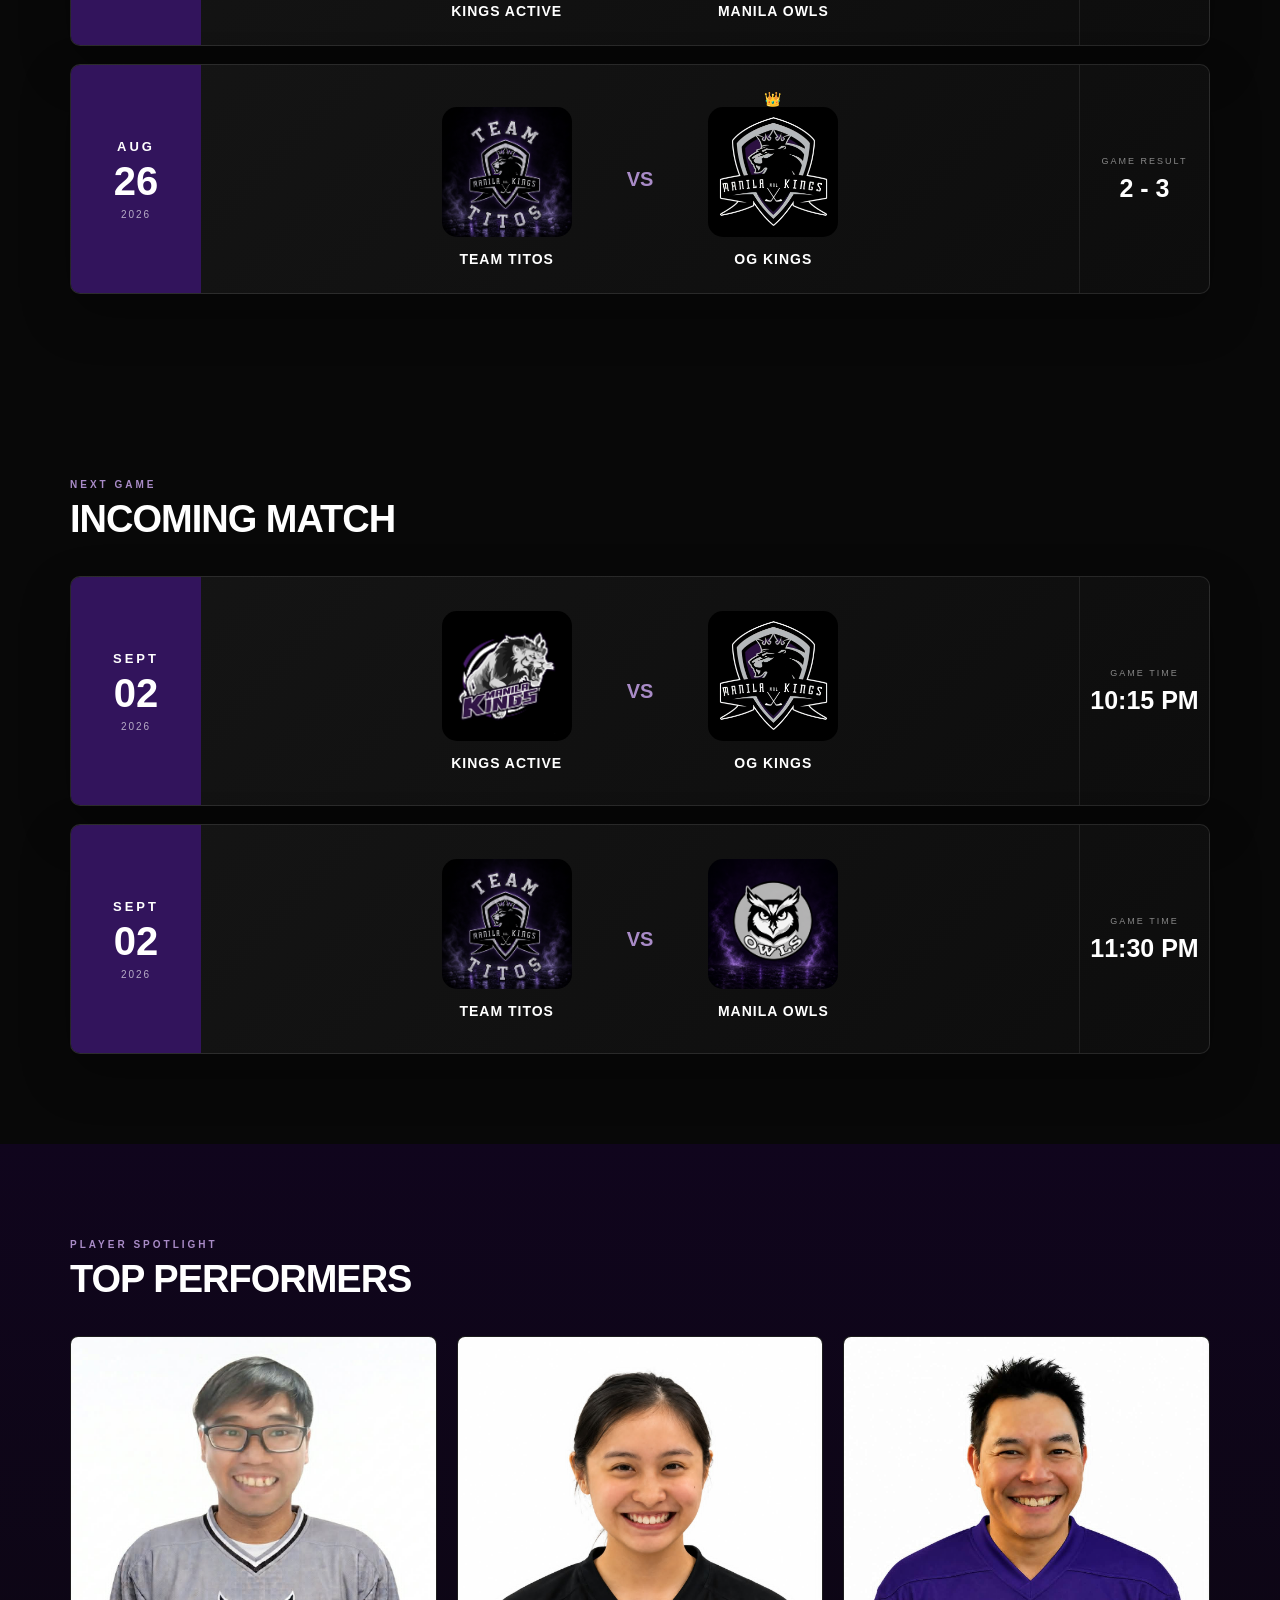
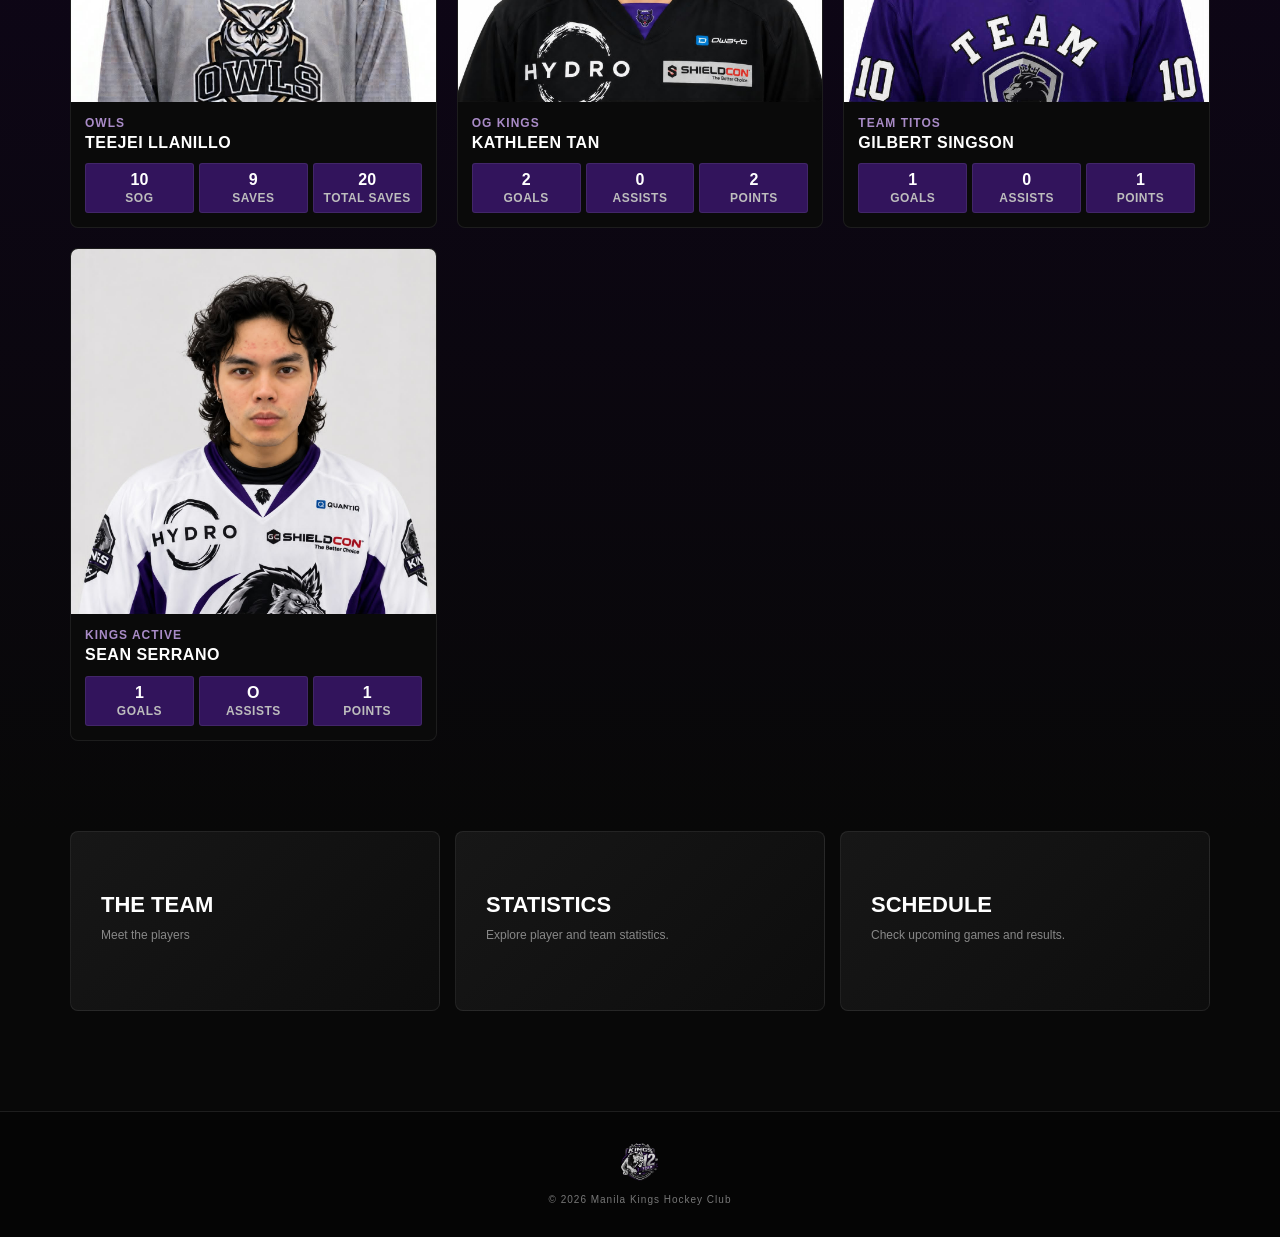
==== commit 8d863011: "Update print statement from 'Hello' to 'Goodbye'" ====
--- a/index.html
+++ b/index.html
@@ -570,11 +570,11 @@
                     <div class="match-date">
 
                         <span class="date-month">
-                            AUG
+                            SEPT
                         </span>
 
                         <span class="date-day">
-                              --
+                              02
                         </span>
 
                         <span class="date-year">
@@ -657,11 +657,11 @@
                     <div class="match-date">
 
                         <span class="date-month">
-                            AUG
+                            SEPT
                         </span>
 
                         <span class="date-day">
-                              --
+                              02
                         </span>
 
                         <span class="date-year">
@@ -771,7 +771,7 @@
                 <div class="performer-photo">
 
                     <img
-                        src="CAESAR.jpg"
+                        src="TEEJEI.jpg"
                         alt="Player One"
                     >
 
@@ -785,14 +785,64 @@
                     </span>
 
                     <h3>
-                        CAESAR OSTERSTROM
+                        TEEJEI LLANILLO
                     </h3>
 
 
                     <div class="performer-stats">
 
                         <div class="stat-box">
-                            <strong>3</strong>
+                            <strong>10</strong>
+                            <small>SOG</small>
+                        </div>
+
+                        <div class="stat-box">
+                            <strong>9</strong>
+                            <small>SAVES</small>
+                        </div>
+
+                         <div class="stat-box">
+                            <strong>20</strong>
+                            <small>TOTAL SAVES</small>
+                        </div>
+                   
+                    </div>
+
+                </div>
+
+            </div>
+
+
+
+            <!-- PLAYER 2 -->
+
+            <div class="performer-card">
+
+                <div class="performer-photo">
+
+                    <img
+                        src="ogkath.jpg"
+                        alt="Player Two"
+                    >
+
+                </div>
+
+
+                <div class="performer-info">
+
+                    <span>
+                        OG KINGS
+                    </span>
+
+                    <h3>
+                        KATHLEEN TAN
+                    </h3>
+
+
+                    <div class="performer-stats">
+
+                        <div class="stat-box">
+                            <strong>2</strong>
                             <small>GOALS</small>
                         </div>
 
@@ -801,48 +851,48 @@
                             <small>ASSISTS</small>
                         </div>
 
-                         <div class="stat-box">
-                            <strong>3</strong>
-                            <small>POINTS</small>
-                        </div>
-                   
-                    </div>
-
-                </div>
-
-            </div>
-
-
-
-            <!-- PLAYER 2 -->
-
-            <div class="performer-card">
-
-                <div class="performer-photo">
-
-                    <img
-                        src="ogxian.jpg"
-                        alt="Player Two"
-                    >
-
-                </div>
-
-
-                <div class="performer-info">
-
-                    <span>
-                        OG KINGS
-                    </span>
-
-                    <h3>
-                        XIAN LEE
-                    </h3>
-
-
-                    <div class="performer-stats">
-
                         <div class="stat-box">
                             <strong>2</strong>
+                            <small>POINTS</small>
+                        </div>
+
+                    </div>
+
+                </div>
+
+            </div>
+
+
+
+            <!-- PLAYER 3 -->
+
+            <div class="performer-card">
+
+                <div class="performer-photo">
+
+                    <img
+                        src="TTGILBERT.jpg"
+                        alt="Player Three"
+                    >
+
+                </div>
+
+
+                <div class="performer-info">
+
+                    <span>
+                        TEAM TITOS
+                    </span>
+
+                    <h3>
+                        GILBERT SINGSON
+                    </h3>
+
+
+                    <div class="performer-stats">
+
+                        <div class="stat-box">
+                            <strong>1</strong>
                             <small>GOALS</small>
                         </div>
 
@@ -852,7 +902,7 @@
                         </div>
 
                         <div class="stat-box">
-                            <strong>2</strong>
+                            <strong>1</strong>
                             <small>POINTS</small>
                         </div>
 
@@ -864,14 +914,14 @@
 
 
 
-            <!-- PLAYER 3 -->
+           <!-- PLAYER 4 -->
 
             <div class="performer-card">
 
                 <div class="performer-photo">
 
                     <img
-                        src="TTRED.jpg"
+                        src="seanserrano.jpg"
                         alt="Player Three"
                     >
 
@@ -881,11 +931,11 @@
                 <div class="performer-info">
 
                     <span>
-                        TEAM TITOS
+                        KINGS ACTIVE
                     </span>
 
                     <h3>
-                        RED KARUNUNGAN
+                        SEAN SERRANO
                     </h3>
 
 
@@ -897,62 +947,12 @@
                         </div>
 
                         <div class="stat-box">
-                            <strong>0</strong>
+                            <strong>O</strong>
                             <small>ASSISTS</small>
                         </div>
-
-                        <div class="stat-box">
-                            <strong>0</strong>
-                            <small>POINTS</small>
-                        </div>
-
-                    </div>
-
-                </div>
-
-            </div>
-
-
-
-           <!-- PLAYER 4 -->
-
-            <div class="performer-card">
-
-                <div class="performer-photo">
-
-                    <img
-                        src="angelomarquez.jpg"
-                        alt="Player Three"
-                    >
-
-                </div>
-
-
-                <div class="performer-info">
-
-                    <span>
-                        KINGS ACTIVE
-                    </span>
-
-                    <h3>
-                        ANGELO MARQUEZ
-                    </h3>
-
-
-                    <div class="performer-stats">
 
                         <div class="stat-box">
                             <strong>1</strong>
-                            <small>GOALS</small>
-                        </div>
-
-                        <div class="stat-box">
-                            <strong>1</strong>
-                            <small>ASSISTS</small>
-                        </div>
-
-                        <div class="stat-box">
-                            <strong>2</strong>
                             <small>POINTS</small>
                         </div>
 
